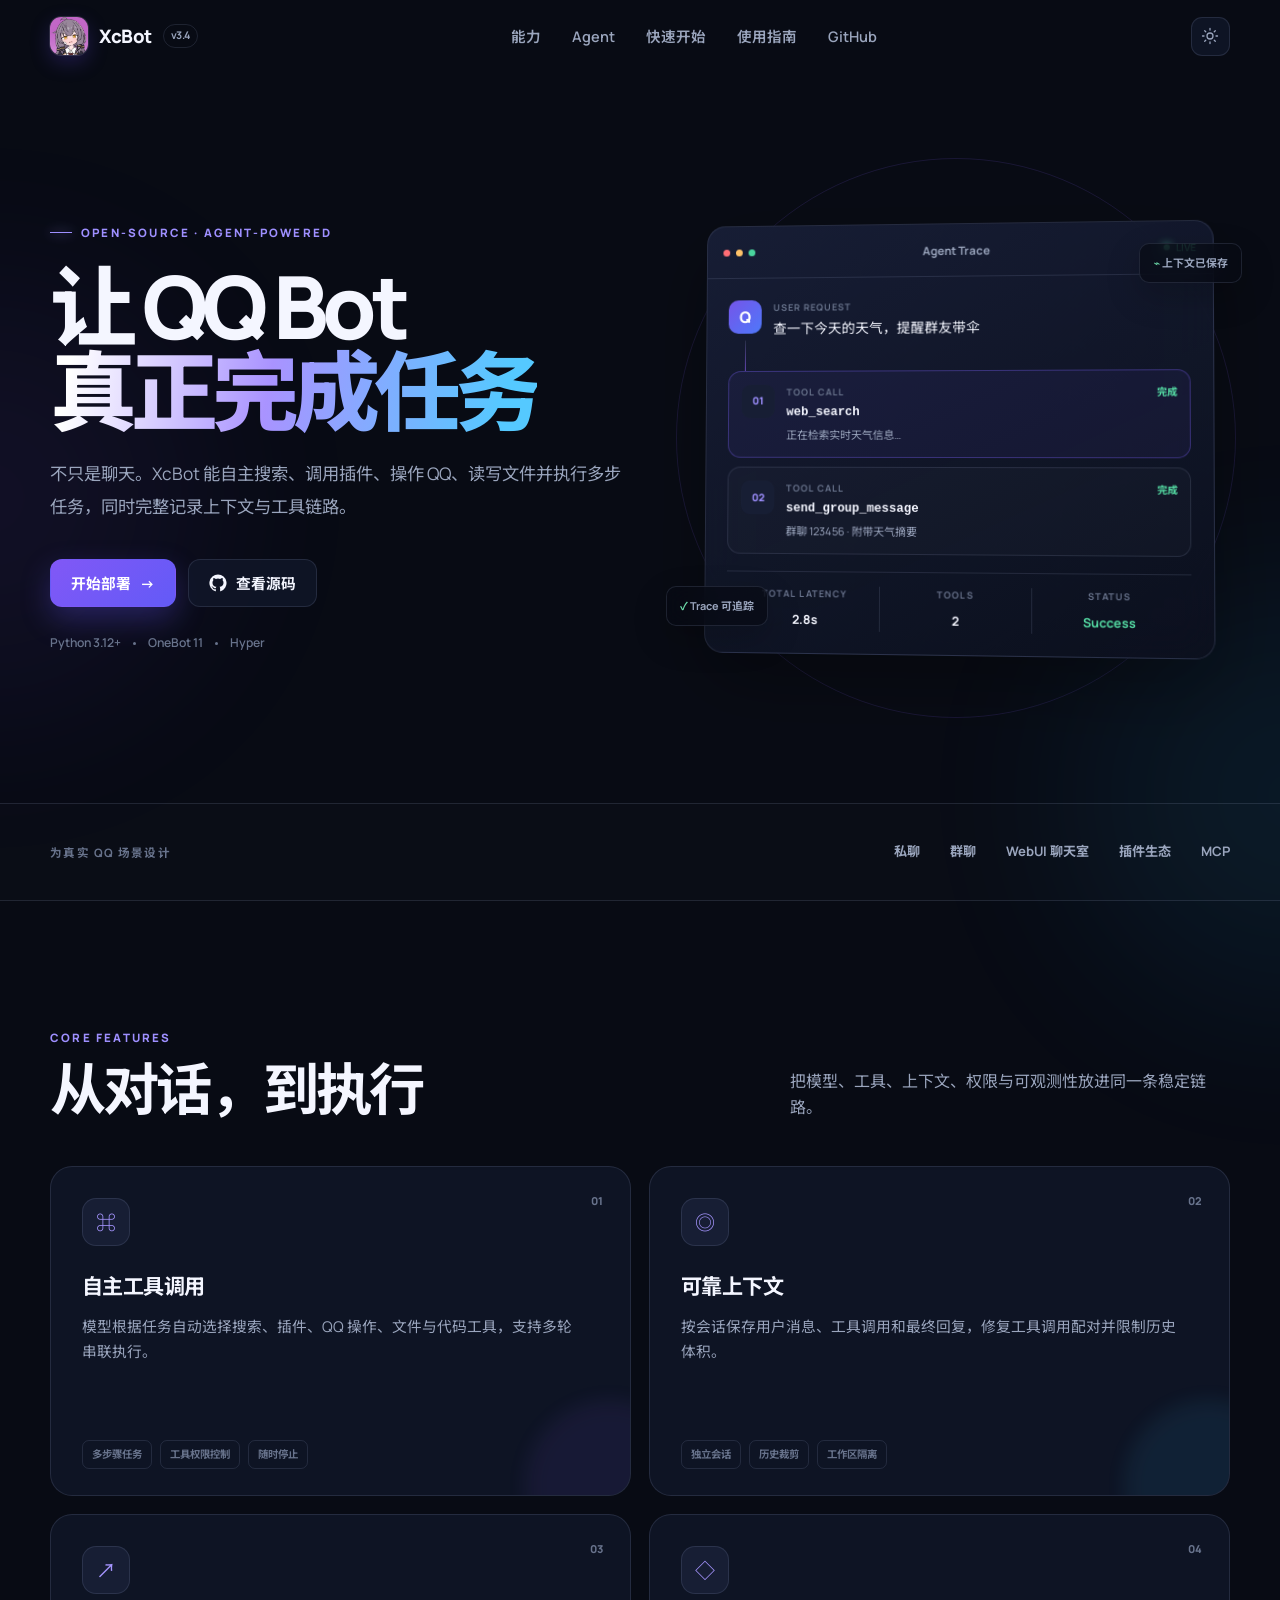
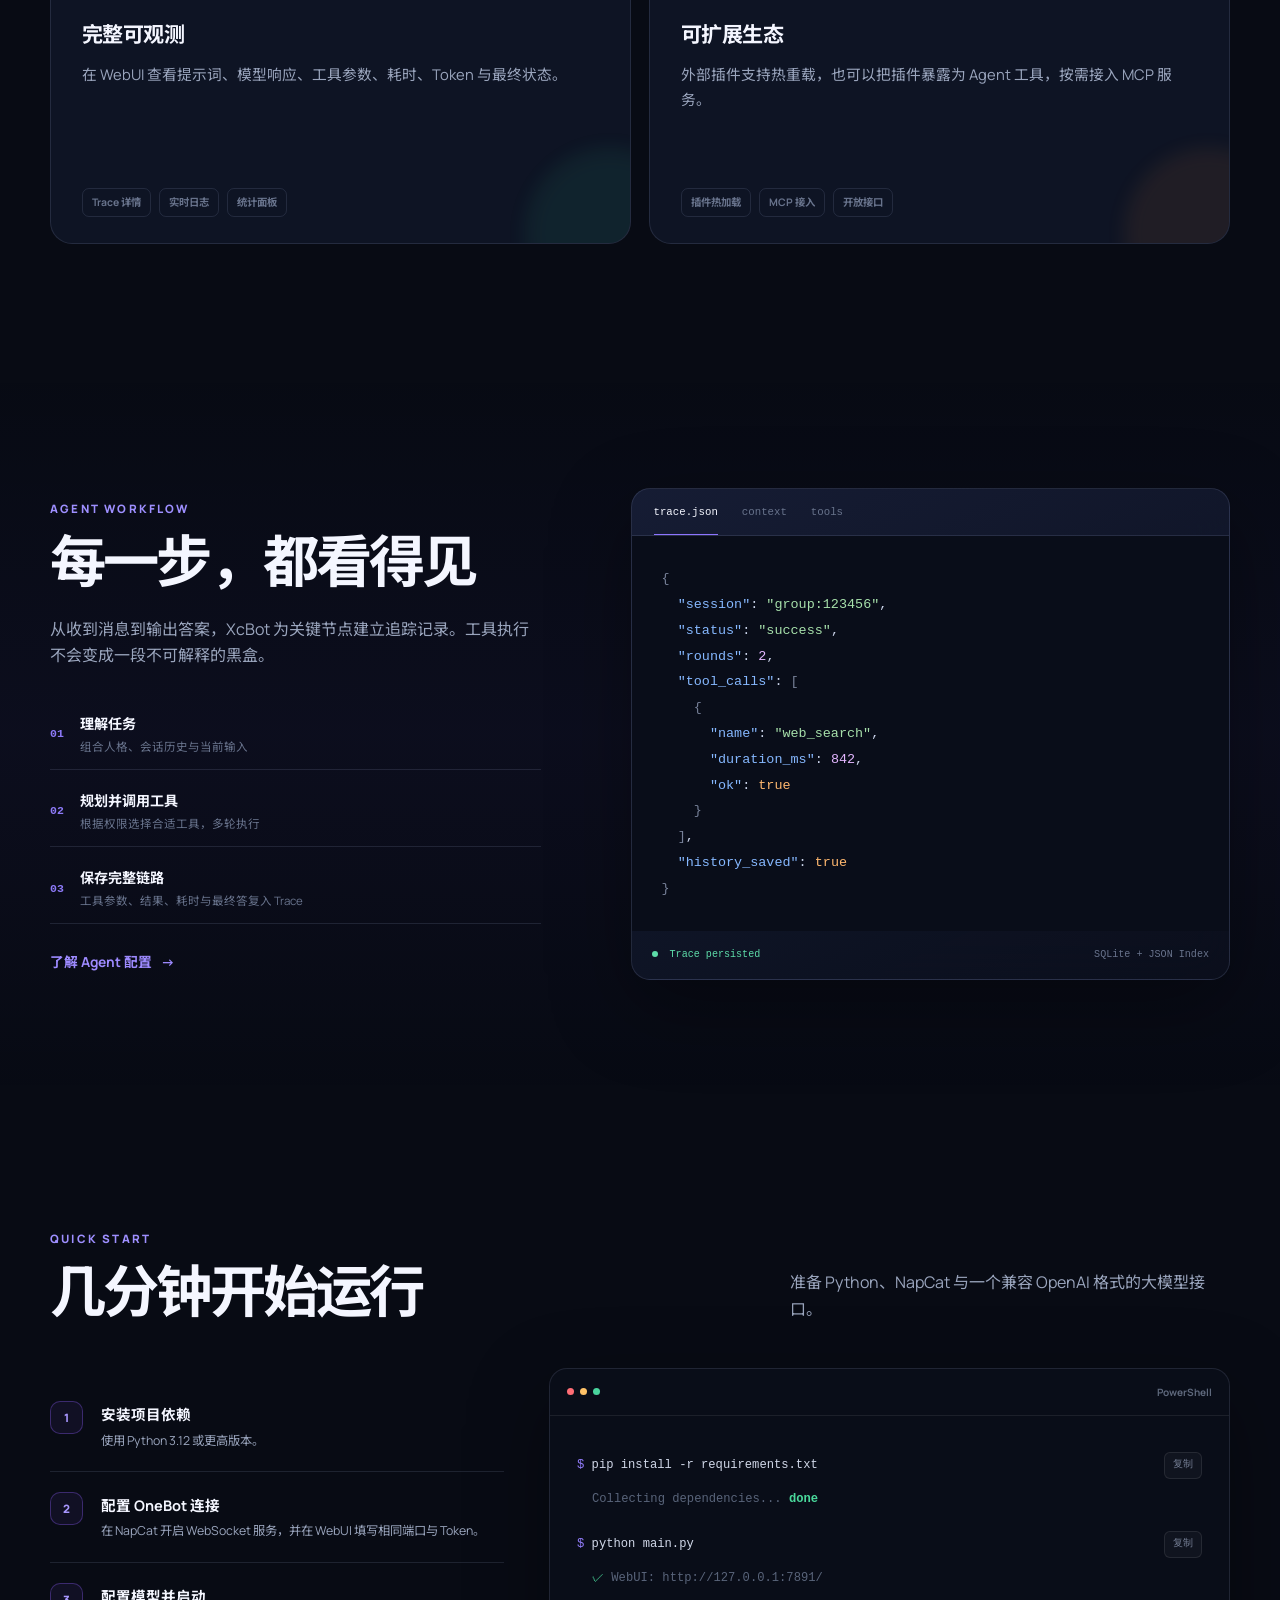
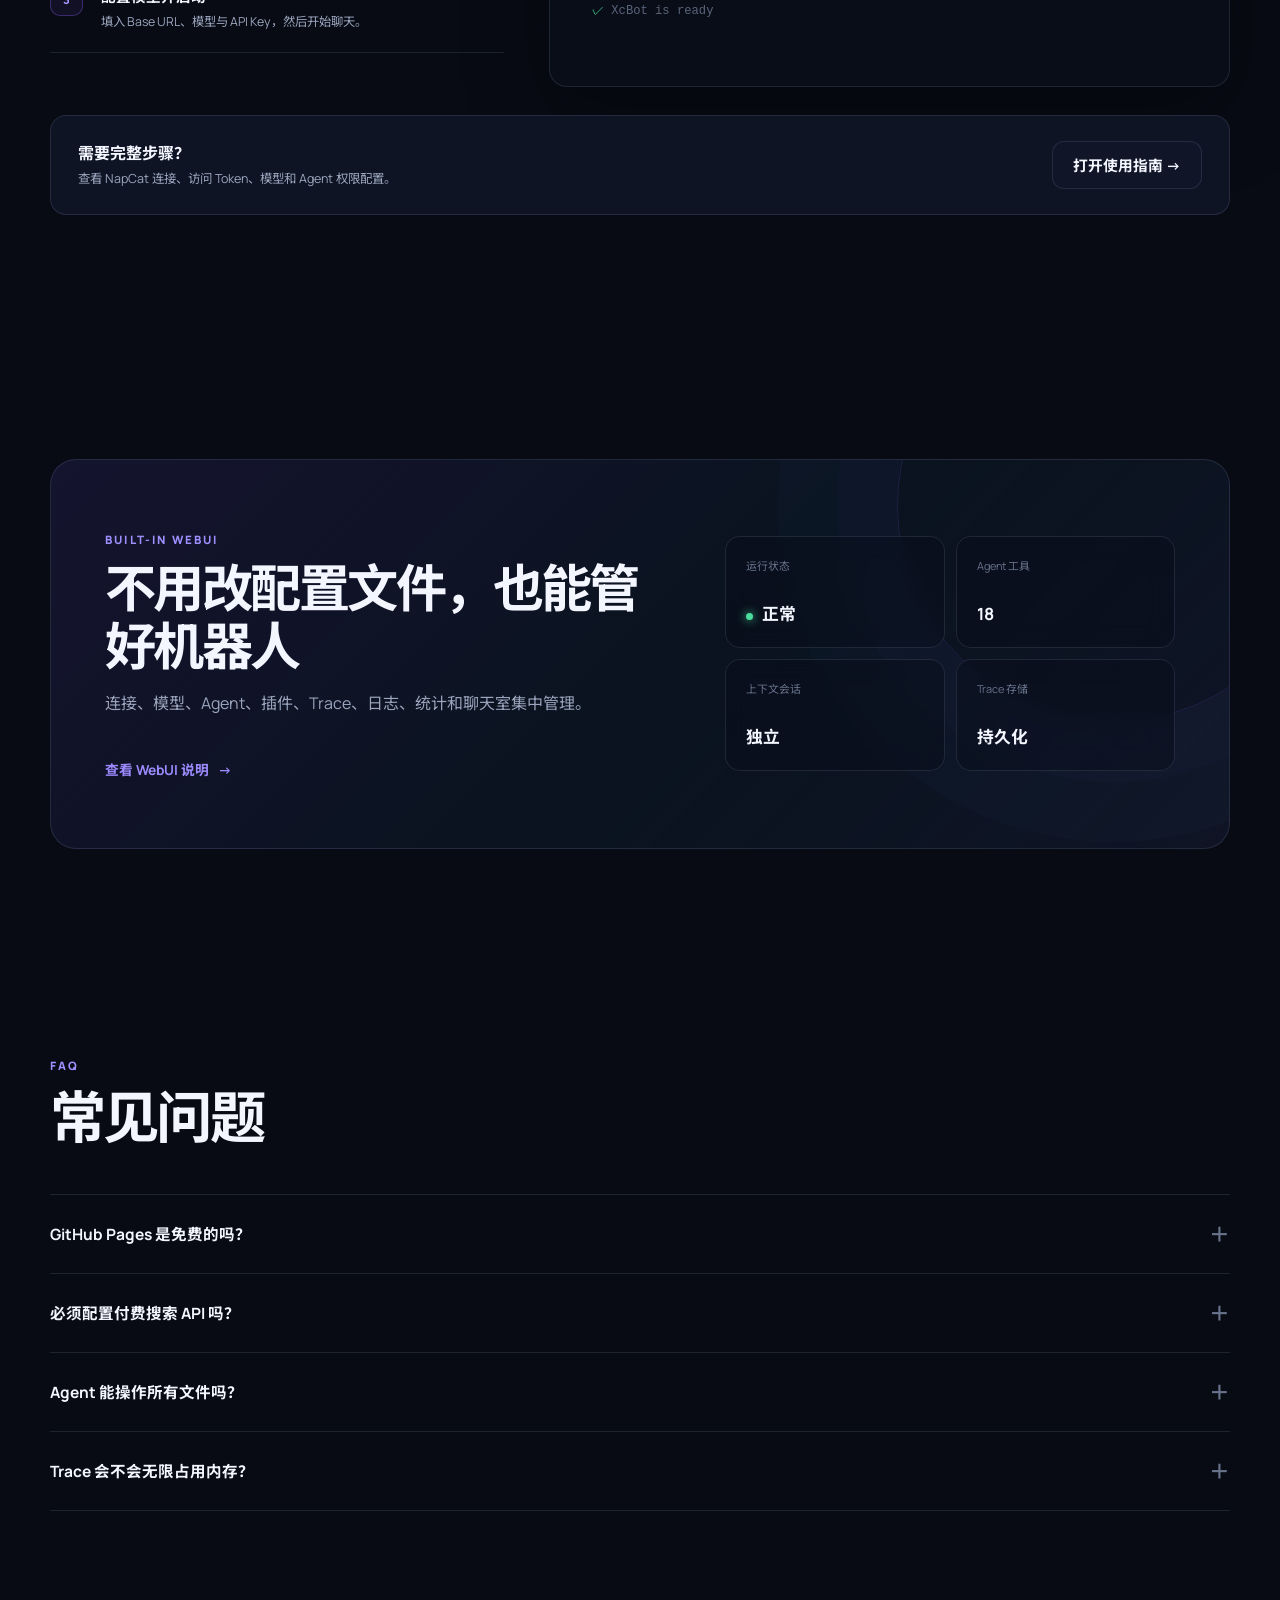
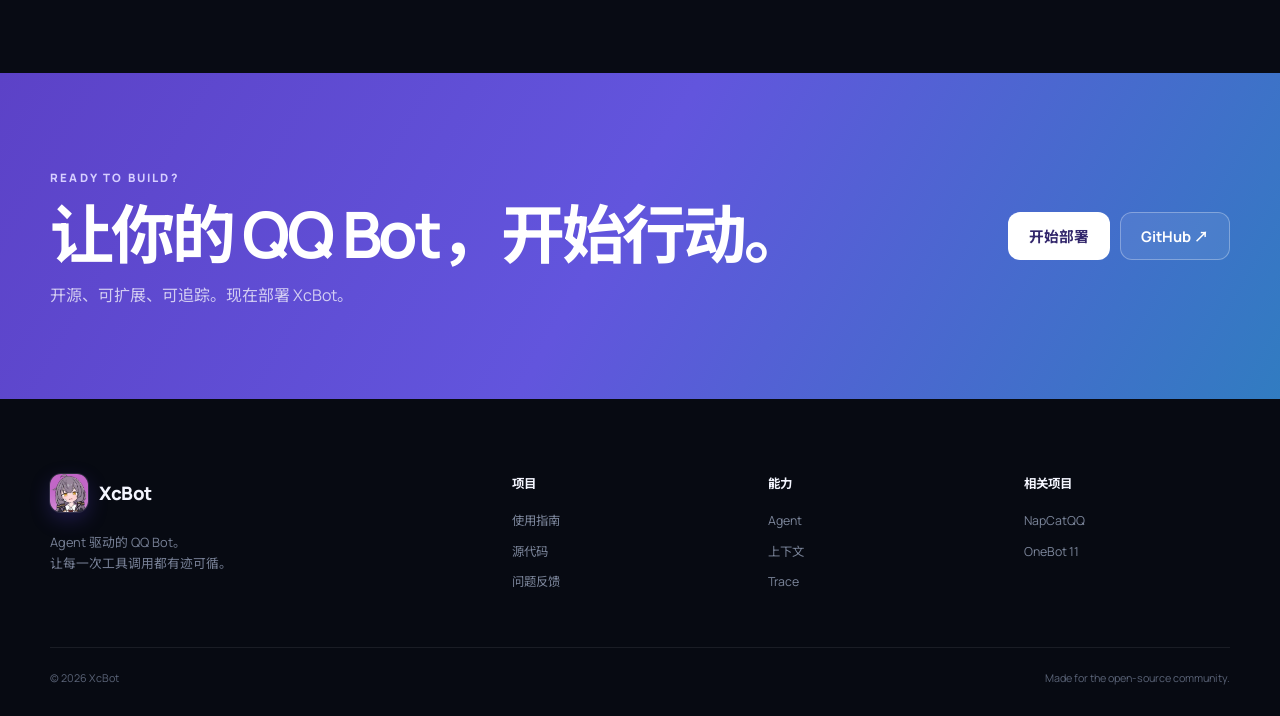
==== docs/index.html @ ebf483cd "feat(v3.4): agent tool-call chain, context persistence, trace store, webui site - Add full agent too" ====
<!doctype html>
<html lang="zh-CN" data-theme="dark">
<head>
  <meta charset="utf-8">
  <meta name="viewport" content="width=device-width, initial-scale=1">
  <meta name="description" content="XcBot：具备自主工具调用、上下文记忆与可视化追踪能力的 QQ Bot。">
  <meta name="theme-color" content="#0b1020">
  <meta property="og:title" content="XcBot — 让 QQ Bot 真正完成任务">
  <meta property="og:description" content="Agent 工具调用、上下文记忆、可视化追踪与 WebUI 管理。">
  <meta property="og:image" content="assets/icon.jpg">
  <title>XcBot — Agent 驱动的 QQ Bot</title>
  <link rel="icon" href="assets/icon.jpg">
  <link rel="stylesheet" href="styles.css">
  <script defer src="app.js"></script>
</head>
<body>
  <a class="skip-link" href="#main">跳到正文</a>
  <div class="page-glow page-glow-a" aria-hidden="true"></div>
  <div class="page-glow page-glow-b" aria-hidden="true"></div>

  <header class="site-header" id="top">
    <nav class="nav shell" aria-label="主导航">
      <a class="brand" href="./" aria-label="XcBot 首页">
        <img src="assets/icon.jpg" width="38" height="38" alt="XcBot Logo">
        <span>XcBot</span>
        <em>v3.4</em>
      </a>
      <div class="nav-links" id="nav-links">
        <a href="#features">能力</a>
        <a href="#agent">Agent</a>
        <a href="#quickstart">快速开始</a>
        <a href="guide.html">使用指南</a>
        <a href="https://github.com/Qzy327422/XcBot" target="_blank" rel="noreferrer">GitHub</a>
      </div>
      <div class="nav-actions">
        <button class="icon-button theme-toggle" type="button" aria-label="切换颜色主题" title="切换颜色主题">
          <svg class="sun" viewBox="0 0 24 24" aria-hidden="true"><circle cx="12" cy="12" r="4"/><path d="M12 2v2M12 20v2M4.93 4.93l1.42 1.42M17.66 17.66l1.41 1.41M2 12h2M20 12h2M4.93 19.07l1.42-1.42M17.66 6.34l1.41-1.41"/></svg>
          <svg class="moon" viewBox="0 0 24 24" aria-hidden="true"><path d="M21 12.79A9 9 0 1 1 11.21 3 7 7 0 0 0 21 12.79Z"/></svg>
        </button>
        <button class="icon-button menu-toggle" type="button" aria-controls="nav-links" aria-expanded="false" aria-label="打开导航菜单">
          <span></span><span></span><span></span>
        </button>
      </div>
    </nav>
  </header>

  <main id="main">
    <section class="hero shell">
      <div class="hero-copy reveal">
        <div class="eyebrow"><span></span> OPEN-SOURCE · AGENT-POWERED</div>
        <h1>让 QQ Bot<br><strong>真正完成任务</strong></h1>
        <p class="hero-lead">不只是聊天。XcBot 能自主搜索、调用插件、操作 QQ、读写文件并执行多步任务，同时完整记录上下文与工具链路。</p>
        <div class="hero-actions">
          <a class="button primary" href="guide.html#install">开始部署 <span>→</span></a>
          <a class="button secondary" href="https://github.com/Qzy327422/XcBot" target="_blank" rel="noreferrer">
            <svg viewBox="0 0 24 24" aria-hidden="true"><path fill="currentColor" d="M12 .7a11.5 11.5 0 0 0-3.64 22.4c.58.1.79-.25.79-.56v-2.23c-3.22.7-3.9-1.36-3.9-1.36-.52-1.34-1.28-1.7-1.28-1.7-1.05-.72.08-.7.08-.7 1.16.08 1.77 1.2 1.77 1.2 1.03 1.77 2.7 1.26 3.36.96.1-.75.4-1.26.73-1.55-2.57-.3-5.27-1.29-5.27-5.69 0-1.26.45-2.28 1.19-3.09-.12-.29-.52-1.46.11-3.05 0 0 .97-.31 3.16 1.18a10.94 10.94 0 0 1 5.76 0c2.2-1.49 3.16-1.18 3.16-1.18.63 1.59.23 2.76.11 3.05.74.81 1.19 1.83 1.19 3.09 0 4.42-2.71 5.39-5.29 5.68.42.36.79 1.07.79 2.16v3.2c0 .31.21.67.8.56A11.5 11.5 0 0 0 12 .7Z"/></svg>
            查看源码
          </a>
        </div>
        <div class="hero-meta" aria-label="项目技术信息">
          <span>Python 3.12+</span><i></i><span>OneBot 11</span><i></i><span>Hyper</span>
        </div>
      </div>

      <div class="hero-visual reveal" aria-label="Agent 追踪界面示意图">
        <div class="orbit orbit-one"></div><div class="orbit orbit-two"></div>
        <div class="agent-window glass-card">
          <div class="window-bar">
            <div class="window-dots"><i></i><i></i><i></i></div>
            <span>Agent Trace</span>
            <span class="live"><i></i> LIVE</span>
          </div>
          <div class="trace-body">
            <div class="trace-prompt">
              <span class="avatar">Q</span>
              <div><small>USER REQUEST</small><p>查一下今天的天气，提醒群友带伞</p></div>
            </div>
            <div class="trace-line"></div>
            <div class="tool-step active">
              <span class="step-icon">01</span>
              <div><small>TOOL CALL</small><strong>web_search</strong><p>正在检索实时天气信息…</p></div>
              <b>完成</b>
            </div>
            <div class="tool-step">
              <span class="step-icon">02</span>
              <div><small>TOOL CALL</small><strong>send_group_message</strong><p>群聊 123456 · 附带天气摘要</p></div>
              <b>完成</b>
            </div>
            <div class="result-row">
              <div><small>TOTAL LATENCY</small><strong>2.8s</strong></div>
              <div><small>TOOLS</small><strong>2</strong></div>
              <div><small>STATUS</small><strong class="success">Success</strong></div>
            </div>
          </div>
        </div>
        <div class="floating-chip chip-a"><span>⌁</span> 上下文已保存</div>
        <div class="floating-chip chip-b"><span>✓</span> Trace 可追踪</div>
      </div>
    </section>

    <section class="trust-strip">
      <div class="shell trust-inner reveal">
        <p>为真实 QQ 场景设计</p>
        <div><span>私聊</span><span>群聊</span><span>WebUI 聊天室</span><span>插件生态</span><span>MCP</span></div>
      </div>
    </section>

    <section class="section shell" id="features">
      <div class="section-heading reveal">
        <div><span class="kicker">CORE FEATURES</span><h2>从对话，到执行</h2></div>
        <p>把模型、工具、上下文、权限与可观测性放进同一条稳定链路。</p>
      </div>
      <div class="feature-grid">
        <article class="feature-card accent-purple reveal">
          <span class="feature-no">01</span>
          <div class="feature-symbol">⌘</div>
          <h3>自主工具调用</h3>
          <p>模型根据任务自动选择搜索、插件、QQ 操作、文件与代码工具，支持多轮串联执行。</p>
          <ul><li>多步骤任务</li><li>工具权限控制</li><li>随时停止</li></ul>
        </article>
        <article class="feature-card accent-blue reveal">
          <span class="feature-no">02</span>
          <div class="feature-symbol">◎</div>
          <h3>可靠上下文</h3>
          <p>按会话保存用户消息、工具调用和最终回复，修复工具调用配对并限制历史体积。</p>
          <ul><li>独立会话</li><li>历史裁剪</li><li>工作区隔离</li></ul>
        </article>
        <article class="feature-card accent-green reveal">
          <span class="feature-no">03</span>
          <div class="feature-symbol">↗</div>
          <h3>完整可观测</h3>
          <p>在 WebUI 查看提示词、模型响应、工具参数、耗时、Token 与最终状态。</p>
          <ul><li>Trace 详情</li><li>实时日志</li><li>统计面板</li></ul>
        </article>
        <article class="feature-card accent-orange reveal">
          <span class="feature-no">04</span>
          <div class="feature-symbol">◇</div>
          <h3>可扩展生态</h3>
          <p>外部插件支持热重载，也可以把插件暴露为 Agent 工具，按需接入 MCP 服务。</p>
          <ul><li>插件热加载</li><li>MCP 接入</li><li>开放接口</li></ul>
        </article>
      </div>
    </section>

    <section class="section agent-section" id="agent">
      <div class="shell agent-layout">
        <div class="agent-copy reveal">
          <span class="kicker">AGENT WORKFLOW</span>
          <h2>每一步，都看得见</h2>
          <p>从收到消息到输出答案，XcBot 为关键节点建立追踪记录。工具执行不会变成一段不可解释的黑盒。</p>
          <div class="capability-list">
            <div><span>01</span><p><strong>理解任务</strong><small>组合人格、会话历史与当前输入</small></p></div>
            <div><span>02</span><p><strong>规划并调用工具</strong><small>根据权限选择合适工具，多轮执行</small></p></div>
            <div><span>03</span><p><strong>保存完整链路</strong><small>工具参数、结果、耗时与最终答复入 Trace</small></p></div>
          </div>
          <a class="text-link" href="guide.html#agent">了解 Agent 配置 <span>→</span></a>
        </div>
        <div class="code-panel glass-card reveal">
          <div class="code-tabs"><span class="active">trace.json</span><span>context</span><span>tools</span></div>
          <pre aria-label="Trace JSON 示例"><code><span class="c-dim">{</span>
  <span class="c-key">"session"</span>: <span class="c-string">"group:123456"</span>,
  <span class="c-key">"status"</span>: <span class="c-string">"success"</span>,
  <span class="c-key">"rounds"</span>: <span class="c-num">2</span>,
  <span class="c-key">"tool_calls"</span>: <span class="c-dim">[</span>
    <span class="c-dim">{</span>
      <span class="c-key">"name"</span>: <span class="c-string">"web_search"</span>,
      <span class="c-key">"duration_ms"</span>: <span class="c-num">842</span>,
      <span class="c-key">"ok"</span>: <span class="c-bool">true</span>
    <span class="c-dim">}</span>
  <span class="c-dim">]</span>,
  <span class="c-key">"history_saved"</span>: <span class="c-bool">true</span>
<span class="c-dim">}</span></code></pre>
          <div class="code-status"><span><i></i> Trace persisted</span><span>SQLite + JSON Index</span></div>
        </div>
      </div>
    </section>

    <section class="section shell" id="quickstart">
      <div class="section-heading reveal">
        <div><span class="kicker">QUICK START</span><h2>几分钟开始运行</h2></div>
        <p>准备 Python、NapCat 与一个兼容 OpenAI 格式的大模型接口。</p>
      </div>
      <div class="quick-layout">
        <ol class="steps reveal">
          <li><span>1</span><div><strong>安装项目依赖</strong><p>使用 Python 3.12 或更高版本。</p></div></li>
          <li><span>2</span><div><strong>配置 OneBot 连接</strong><p>在 NapCat 开启 WebSocket 服务，并在 WebUI 填写相同端口与 Token。</p></div></li>
          <li><span>3</span><div><strong>配置模型并启动</strong><p>填入 Base URL、模型与 API Key，然后开始聊天。</p></div></li>
        </ol>
        <div class="terminal reveal">
          <div class="terminal-bar"><span></span><span></span><span></span><b>PowerShell</b></div>
          <div class="terminal-body">
            <div class="command-row"><code><em>$</em> pip install -r requirements.txt</code><button class="copy-button" data-copy="pip install -r requirements.txt" aria-label="复制安装命令">复制</button></div>
            <div class="terminal-output">Collecting dependencies... <b>done</b></div>
            <div class="command-row"><code><em>$</em> python main.py</code><button class="copy-button" data-copy="python main.py" aria-label="复制启动命令">复制</button></div>
            <div class="terminal-output"><span>✓</span> WebUI: http://127.0.0.1:7891/</div>
            <div class="terminal-output"><span>✓</span> XcBot is ready</div>
          </div>
        </div>
      </div>
      <div class="quick-cta reveal">
        <div><strong>需要完整步骤？</strong><p>查看 NapCat 连接、访问 Token、模型和 Agent 权限配置。</p></div>
        <a class="button secondary" href="guide.html">打开使用指南 →</a>
      </div>
    </section>

    <section class="section shell">
      <div class="webui-banner reveal">
        <div class="webui-copy"><span class="kicker">BUILT-IN WEBUI</span><h2>不用改配置文件，也能管好机器人</h2><p>连接、模型、Agent、插件、Trace、日志、统计和聊天室集中管理。</p><a class="text-link" href="guide.html#webui">查看 WebUI 说明 <span>→</span></a></div>
        <div class="webui-metrics">
          <div><span>运行状态</span><strong><i></i> 正常</strong></div>
          <div><span>Agent 工具</span><strong>18</strong></div>
          <div><span>上下文会话</span><strong>独立</strong></div>
          <div><span>Trace 存储</span><strong>持久化</strong></div>
        </div>
      </div>
    </section>

    <section class="section shell faq-section" id="faq">
      <div class="section-heading reveal">
        <div><span class="kicker">FAQ</span><h2>常见问题</h2></div>
      </div>
      <div class="faq-list reveal">
        <details><summary>GitHub Pages 是免费的吗？<span>＋</span></summary><p>公开仓库可以直接使用 GitHub Pages。这个站点是纯静态文件，不需要购买服务器；如需自定义域名，只需另外购买域名。</p></details>
        <details><summary>必须配置付费搜索 API 吗？<span>＋</span></summary><p>不是。没有配置 Tavily 或博查 Key 时，联网搜索会回落到免费搜索源；付费 API 主要用于提升稳定性与结果质量。</p></details>
        <details><summary>Agent 能操作所有文件吗？<span>＋</span></summary><p>默认按会话使用独立工作区，管理员工具与普通工具分级授权。请只给可信管理员开放高权限操作。</p></details>
        <details><summary>Trace 会不会无限占用内存？<span>＋</span></summary><p>Trace 采用摘要索引与 SQLite 详情存储，内存和记录数量都有边界；WebUI 仍可读取历史详情。</p></details>
      </div>
    </section>

    <section class="cta-section">
      <div class="shell cta-inner reveal">
        <div><span class="kicker">READY TO BUILD?</span><h2>让你的 QQ Bot，开始行动。</h2><p>开源、可扩展、可追踪。现在部署 XcBot。</p></div>
        <div><a class="button light" href="guide.html#install">开始部署</a><a class="button ghost" href="https://github.com/Qzy327422/XcBot" target="_blank" rel="noreferrer">GitHub ↗</a></div>
      </div>
    </section>
  </main>

  <footer class="footer">
    <div class="shell footer-grid">
      <div class="footer-brand"><a class="brand" href="./"><img src="assets/icon.jpg" width="38" height="38" alt=""><span>XcBot</span></a><p>Agent 驱动的 QQ Bot。<br>让每一次工具调用都有迹可循。</p></div>
      <div><strong>项目</strong><a href="guide.html">使用指南</a><a href="https://github.com/Qzy327422/XcBot" target="_blank" rel="noreferrer">源代码</a><a href="https://github.com/Qzy327422/XcBot/issues" target="_blank" rel="noreferrer">问题反馈</a></div>
      <div><strong>能力</strong><a href="#agent">Agent</a><a href="#features">上下文</a><a href="#features">Trace</a></div>
      <div><strong>相关项目</strong><a href="https://napneko.github.io/" target="_blank" rel="noreferrer">NapCatQQ</a><a href="https://github.com/botuniverse/onebot-11" target="_blank" rel="noreferrer">OneBot 11</a></div>
    </div>
    <div class="shell footer-bottom"><span>© <span id="year"></span> XcBot</span><span>Made for the open-source community.</span></div>
  </footer>
</body>
</html>
---- docs/styles.css ----
@import url('https://fonts.googleapis.com/css2?family=Manrope:wght@400;500;600;700;800&family=Noto+Sans+SC:wght@400;500;600;700;800&display=swap');

:root {
  --bg: #080b14;
  --bg-soft: #0d1222;
  --surface: rgba(18, 24, 43, .76);
  --surface-solid: #11172a;
  --surface-2: #171e34;
  --text: #f4f6ff;
  --muted: #9aa5bd;
  --faint: #68738c;
  --line: rgba(151, 163, 197, .16);
  --primary: #8b5cf6;
  --primary-2: #6d5dfc;
  --cyan: #43c7ff;
  --green: #4ade9e;
  --orange: #ffb566;
  --shadow: 0 26px 80px rgba(0, 0, 0, .34);
  --nav-bg: rgba(8, 11, 20, .72);
  --code: #090d19;
  --radius: 22px;
  color-scheme: dark;
}

html[data-theme="light"] {
  --bg: #f8f9ff;
  --bg-soft: #f0f2fb;
  --surface: rgba(255, 255, 255, .84);
  --surface-solid: #fff;
  --surface-2: #f4f5fb;
  --text: #15182a;
  --muted: #5f687e;
  --faint: #8992a7;
  --line: rgba(32, 39, 66, .12);
  --shadow: 0 24px 70px rgba(69, 65, 120, .14);
  --nav-bg: rgba(248, 249, 255, .78);
  --code: #171b2e;
  color-scheme: light;
}

* { box-sizing: border-box; }
html { scroll-behavior: smooth; scroll-padding-top: 92px; }
body {
  margin: 0;
  min-width: 320px;
  overflow-x: hidden;
  background:
    radial-gradient(circle at 80% -10%, rgba(86, 74, 255, .13), transparent 34rem),
    var(--bg);
  color: var(--text);
  font-family: Manrope, "Noto Sans SC", system-ui, -apple-system, BlinkMacSystemFont, "Segoe UI", sans-serif;
  line-height: 1.65;
  -webkit-font-smoothing: antialiased;
}
button, input { font: inherit; }
a { color: inherit; text-decoration: none; }
img { max-width: 100%; }
.shell { width: min(1180px, calc(100% - 44px)); margin-inline: auto; }
.skip-link { position: fixed; z-index: 1000; top: -60px; left: 16px; padding: 10px 16px; background: var(--text); color: var(--bg); border-radius: 8px; transition: top .2s; }
.skip-link:focus { top: 16px; }
.page-glow { position: fixed; width: 420px; height: 420px; border-radius: 50%; filter: blur(100px); opacity: .08; pointer-events: none; z-index: -1; }
.page-glow-a { left: -220px; top: 32%; background: #864cff; }
.page-glow-b { right: -220px; top: 65%; background: #24baff; }

.site-header { position: sticky; top: 0; z-index: 100; border-bottom: 1px solid transparent; transition: .25s ease; }
.site-header.scrolled { border-color: var(--line); background: var(--nav-bg); backdrop-filter: blur(18px) saturate(140%); }
.nav { height: 72px; display: flex; align-items: center; justify-content: space-between; }
.brand { display: inline-flex; align-items: center; gap: 11px; font-weight: 800; letter-spacing: -.03em; }
.brand img { width: 38px; height: 38px; border-radius: 11px; object-fit: cover; box-shadow: 0 0 0 1px rgba(255,255,255,.12), 0 7px 20px rgba(99, 72, 235, .25); }
.brand span { font-size: 1.16rem; }
.brand em { padding: 2px 7px; border: 1px solid var(--line); border-radius: 999px; color: var(--muted); font-size: .66rem; font-style: normal; font-weight: 700; }
.nav-links { display: flex; align-items: center; gap: 31px; color: var(--muted); font-size: .91rem; font-weight: 600; }
.nav-links a { transition: color .2s; }
.nav-links a:hover, .nav-links a.active { color: var(--text); }
.nav-actions { display: flex; gap: 8px; }
.icon-button { width: 39px; height: 39px; display: grid; place-items: center; border: 1px solid var(--line); border-radius: 11px; color: var(--muted); background: var(--surface); cursor: pointer; transition: .2s; }
.icon-button:hover { color: var(--text); border-color: rgba(139,92,246,.48); transform: translateY(-1px); }
.icon-button svg { width: 18px; fill: none; stroke: currentColor; stroke-width: 1.7; stroke-linecap: round; stroke-linejoin: round; }
.moon { display: none; }
html[data-theme="light"] .sun { display: none; }
html[data-theme="light"] .moon { display: block; }
.menu-toggle { display: none; padding: 10px; }
.menu-toggle span { width: 17px; height: 1.5px; background: currentColor; display: block; margin: 2px 0; }

.hero { min-height: 730px; padding-top: 92px; padding-bottom: 92px; display: grid; grid-template-columns: 1.02fr .98fr; gap: 60px; align-items: center; }
.eyebrow, .kicker { font-size: .72rem; letter-spacing: .19em; font-weight: 800; color: #9e8fff; }
.eyebrow { display: flex; align-items: center; gap: 9px; }
.eyebrow span { width: 22px; height: 1px; background: currentColor; box-shadow: 0 0 12px currentColor; }
.hero h1 { margin: 21px 0 25px; max-width: 650px; font-size: clamp(3.35rem, 6.8vw, 5.9rem); line-height: .98; letter-spacing: -.068em; font-weight: 800; }
.hero h1 strong { font-weight: 800; color: transparent; background: linear-gradient(100deg, #fff 5%, #a993ff 45%, #55c9ff 92%); background-clip: text; -webkit-background-clip: text; }
html[data-theme="light"] .hero h1 strong { background-image: linear-gradient(100deg, #2e2a61, #6f50ed 50%, #168ac7); }
.hero-lead { max-width: 600px; margin: 0; color: var(--muted); font-size: 1.08rem; line-height: 1.9; }
.hero-actions { margin-top: 35px; display: flex; flex-wrap: wrap; gap: 12px; }
.button { min-height: 48px; display: inline-flex; align-items: center; justify-content: center; gap: 9px; padding: 0 20px; border: 1px solid transparent; border-radius: 12px; font-size: .92rem; font-weight: 700; transition: .22s ease; }
.button:hover { transform: translateY(-2px); }
.button.primary { color: white; background: linear-gradient(135deg, #8158f6, #635af7); box-shadow: 0 12px 30px rgba(99, 83, 241, .3); }
.button.primary:hover { box-shadow: 0 16px 36px rgba(99, 83, 241, .4); }
.button.secondary { border-color: var(--line); background: var(--surface); }
.button.secondary:hover { border-color: rgba(139,92,246,.5); background: var(--surface-2); }
.button svg { width: 18px; }
.hero-meta { margin-top: 26px; display: flex; align-items: center; gap: 12px; color: var(--faint); font-size: .76rem; font-weight: 600; }
.hero-meta i { width: 3px; height: 3px; background: var(--faint); border-radius: 50%; }
.hero-visual { position: relative; min-height: 520px; display: grid; place-items: center; perspective: 1100px; }
.glass-card { border: 1px solid rgba(155, 165, 206, .17); background: linear-gradient(155deg, rgba(23,30,54,.94), rgba(11,15,29,.88)); box-shadow: var(--shadow); backdrop-filter: blur(22px); }
html[data-theme="light"] .glass-card { background: linear-gradient(155deg, rgba(255,255,255,.96), rgba(241,243,252,.9)); }
.agent-window { position: relative; width: min(100%, 510px); border-radius: 19px; overflow: hidden; transform: rotateY(-4deg) rotateX(1.5deg); z-index: 2; }
.window-bar { height: 53px; padding: 0 16px; display: grid; grid-template-columns: 1fr auto 1fr; align-items: center; border-bottom: 1px solid var(--line); color: var(--muted); font-size: .72rem; font-weight: 700; }
.window-dots { display: flex; gap: 6px; }
.window-dots i { width: 7px; height: 7px; border-radius: 50%; background: #ff6d75; }
.window-dots i:nth-child(2) { background: #ffc268; }.window-dots i:nth-child(3) { background: #49d49d; }
.live { justify-self: end; display: flex; align-items: center; gap: 6px; color: #5de3aa; font-size: .62rem; }
.live i { width: 6px; height: 6px; background: currentColor; border-radius: 50%; box-shadow: 0 0 9px currentColor; animation: pulse 1.6s infinite; }
.trace-body { padding: 22px; }
.trace-prompt { display: flex; align-items: flex-start; gap: 12px; }
.avatar { flex: 0 0 34px; width: 34px; height: 34px; display: grid; place-items: center; border-radius: 10px; background: linear-gradient(135deg,#7555e9,#4e78fa); color: white; font-weight: 800; }
.trace-body small { display: block; margin-bottom: 3px; color: var(--faint); letter-spacing: .11em; font-size: .58rem; font-weight: 700; }
.trace-prompt p { margin: 0; color: var(--text); font-size: .86rem; }
.trace-line { height: 31px; width: 1px; margin-left: 17px; background: linear-gradient(var(--line), rgba(139,92,246,.7)); }
.tool-step { position: relative; display: flex; gap: 12px; padding: 13px; margin-bottom: 9px; border: 1px solid var(--line); border-radius: 13px; background: rgba(255,255,255,.018); }
.tool-step.active { border-color: rgba(120,96,247,.35); background: rgba(116,87,236,.07); }
.step-icon { flex: 0 0 34px; height: 34px; display: grid; place-items: center; border-radius: 9px; background: var(--surface-2); color: #9e8fff; font-size: .65rem; font-weight: 800; }
.tool-step > div { min-width: 0; }.tool-step strong { display: block; font-family: ui-monospace, SFMono-Regular, Consolas, monospace; font-size: .78rem; }.tool-step p { margin: 3px 40px 0 0; overflow: hidden; color: var(--muted); font-size: .69rem; text-overflow: ellipsis; white-space: nowrap; }
.tool-step b { position: absolute; right: 12px; top: 13px; color: #54dca4; font-size: .63rem; font-weight: 700; }
.result-row { margin-top: 17px; padding: 14px 4px 0; display: grid; grid-template-columns: repeat(3, 1fr); border-top: 1px solid var(--line); }
.result-row > div { text-align: center; border-right: 1px solid var(--line); }.result-row > div:last-child { border: 0; }
.result-row strong { font-size: .78rem; }.success { color: #54dca4; }
.orbit { position: absolute; border: 1px solid rgba(132, 99, 255, .14); border-radius: 50%; }
.orbit-one { width: 560px; height: 560px; }.orbit-two { width: 410px; height: 410px; border-style: dashed; animation: spin 30s linear infinite; }
.floating-chip { position: absolute; z-index: 3; padding: 10px 13px; border: 1px solid var(--line); border-radius: 10px; color: var(--muted); background: var(--nav-bg); box-shadow: 0 13px 35px rgba(0,0,0,.2); backdrop-filter: blur(14px); font-size: .68rem; font-weight: 700; }
.floating-chip span { color: #6fe1ad; }.chip-a { top: 65px; right: -12px; }.chip-b { left: -15px; bottom: 72px; }

.trust-strip { border-block: 1px solid var(--line); background: rgba(255,255,255,.012); }
.trust-inner { min-height: 96px; display: flex; align-items: center; justify-content: space-between; gap: 30px; }
.trust-inner p { color: var(--faint); font-size: .72rem; font-weight: 700; letter-spacing: .12em; text-transform: uppercase; }
.trust-inner div { display: flex; flex-wrap: wrap; justify-content: flex-end; gap: 30px; color: var(--muted); font-size: .82rem; font-weight: 700; }

.section { padding-top: 122px; padding-bottom: 122px; }
.section-heading { margin-bottom: 46px; display: flex; justify-content: space-between; align-items: end; gap: 50px; }
.section-heading h2, .agent-copy h2, .webui-copy h2, .cta-inner h2 { margin: 8px 0 0; font-size: clamp(2.1rem, 4.4vw, 3.7rem); line-height: 1.12; letter-spacing: -.05em; }
.section-heading > p { max-width: 440px; margin: 0; color: var(--muted); }
.feature-grid { display: grid; grid-template-columns: repeat(2, 1fr); gap: 18px; }
.feature-card { position: relative; min-height: 330px; padding: 31px; overflow: hidden; border: 1px solid var(--line); border-radius: var(--radius); background: var(--surface); transition: .28s ease; }
.feature-card::after { content: ""; position: absolute; width: 170px; height: 170px; right: -65px; bottom: -75px; border-radius: 50%; opacity: .08; filter: blur(10px); }
.feature-card:hover { transform: translateY(-5px); border-color: rgba(139,92,246,.34); box-shadow: 0 20px 50px rgba(0,0,0,.14); }
.feature-card.accent-purple::after { background: #8b5cf6; }.feature-card.accent-blue::after { background: #38bdf8; }.feature-card.accent-green::after { background: #34d399; }.feature-card.accent-orange::after { background: #fb923c; }
.feature-no { position: absolute; top: 25px; right: 27px; color: var(--faint); font-size: .68rem; font-weight: 800; }
.feature-symbol { width: 48px; height: 48px; display: grid; place-items: center; border: 1px solid var(--line); border-radius: 14px; color: #a695ff; background: var(--surface-2); font-size: 1.25rem; }
.feature-card h3 { margin: 23px 0 10px; font-size: 1.32rem; letter-spacing: -.025em; }.feature-card p { max-width: 500px; margin: 0; color: var(--muted); font-size: .92rem; }
.feature-card ul { position: absolute; left: 31px; bottom: 26px; display: flex; flex-wrap: wrap; gap: 8px; margin: 0; padding: 0; list-style: none; }
.feature-card li { padding: 5px 9px; border: 1px solid var(--line); border-radius: 7px; color: var(--faint); font-size: .65rem; font-weight: 700; }

.agent-section { background: linear-gradient(180deg, transparent, rgba(114, 82, 242, .045), transparent); }
.agent-layout { display: grid; grid-template-columns: .9fr 1.1fr; align-items: center; gap: 90px; }
.agent-copy > p { max-width: 490px; margin: 24px 0 30px; color: var(--muted); }
.capability-list { display: grid; gap: 6px; }
.capability-list > div { display: flex; align-items: center; gap: 16px; padding: 13px 0; border-bottom: 1px solid var(--line); }
.capability-list > div > span { color: #8d7af8; font-family: ui-monospace, monospace; font-size: .72rem; font-weight: 700; }
.capability-list p { margin: 0; }.capability-list strong { display: block; font-size: .88rem; }.capability-list small { display: block; margin-top: 2px; color: var(--faint); font-size: .72rem; }
.text-link { display: inline-flex; gap: 9px; align-items: center; margin-top: 27px; color: #9d8aff; font-size: .86rem; font-weight: 700; }
.text-link span { transition: transform .2s; }.text-link:hover span { transform: translateX(4px); }
.code-panel { overflow: hidden; border-radius: 19px; }
.code-tabs { display: flex; gap: 24px; padding: 0 22px; border-bottom: 1px solid var(--line); color: var(--faint); font-size: .67rem; font-family: ui-monospace, monospace; }
.code-tabs span { padding: 15px 0 12px; }.code-tabs .active { color: var(--text); border-bottom: 1px solid #8d74ff; }
.code-panel pre { min-height: 360px; margin: 0; padding: 30px; overflow: auto; color: #cbd4ea; background: var(--code); font-family: ui-monospace, SFMono-Regular, Consolas, monospace; font-size: .84rem; line-height: 1.92; }
.c-key { color: #86b8ff; }.c-string { color: #a7e0ab; }.c-num { color: #e3b6ff; }.c-bool { color: #ffb86f; }.c-dim { color: #778199; }
.code-status { height: 48px; padding: 0 20px; display: flex; align-items: center; justify-content: space-between; color: var(--faint); font-size: .63rem; font-family: ui-monospace, monospace; }
.code-status span:first-child { color: #5ddca9; }.code-status i { width: 6px; height: 6px; display: inline-block; margin-right: 6px; border-radius: 50%; background: currentColor; }

.quick-layout { display: grid; grid-template-columns: .8fr 1.2fr; gap: 45px; align-items: center; }
.steps { margin: 0; padding: 0; list-style: none; }
.steps li { display: flex; gap: 18px; padding: 20px 0; border-bottom: 1px solid var(--line); }.steps li:first-child { padding-top: 0; }
.steps li > span { flex: 0 0 33px; width: 33px; height: 33px; display: grid; place-items: center; border: 1px solid rgba(139,92,246,.35); border-radius: 10px; color: #a897ff; background: rgba(139,92,246,.07); font-size: .72rem; font-weight: 800; }
.steps strong { font-size: .91rem; }.steps p { margin: 3px 0 0; color: var(--muted); font-size: .77rem; }
.terminal { overflow: hidden; border: 1px solid var(--line); border-radius: 18px; background: #090d18; box-shadow: var(--shadow); }
.terminal-bar { height: 47px; display: flex; align-items: center; gap: 6px; padding: 0 17px; border-bottom: 1px solid rgba(255,255,255,.08); }
.terminal-bar span { width: 7px; height: 7px; border-radius: 50%; background: #ff6d75; }.terminal-bar span:nth-child(2){background:#ffc268}.terminal-bar span:nth-child(3){background:#49d49d}.terminal-bar b { margin-left: auto; color: #5e687c; font-size: .63rem; }
.terminal-body { min-height: 270px; padding: 27px; color: #d1d8e9; font-family: ui-monospace, SFMono-Regular, Consolas, monospace; font-size: .76rem; }
.command-row { min-height: 45px; display: flex; align-items: center; justify-content: space-between; gap: 12px; }.command-row code { overflow-x: auto; white-space: nowrap; }.command-row em { color: #927cfb; font-style: normal; }
.copy-button { padding: 4px 8px; border: 1px solid rgba(255,255,255,.09); border-radius: 6px; color: #747e94; background: rgba(255,255,255,.03); cursor: pointer; font-size: .62rem; }.copy-button:hover { color: #fff; }
.terminal-output { margin: 1px 0 13px 15px; color: #59647a; }.terminal-output b,.terminal-output span { color: #4ad99c; }
.quick-cta { margin-top: 28px; padding: 24px 27px; display: flex; align-items: center; justify-content: space-between; gap: 20px; border: 1px solid var(--line); border-radius: 16px; background: var(--surface); }.quick-cta p { margin: 3px 0 0; color: var(--muted); font-size: .78rem; }

.webui-banner { position: relative; min-height: 390px; padding: 54px; overflow: hidden; display: grid; grid-template-columns: 1.1fr .9fr; gap: 70px; align-items: center; border: 1px solid var(--line); border-radius: 26px; background: linear-gradient(135deg, rgba(109,83,230,.13), rgba(44,152,213,.06) 55%, var(--surface)); }
.webui-banner::before { content:""; position:absolute; width:430px; height:430px; right:-100px; top:-170px; border:1px solid rgba(139,92,246,.16); border-radius:50%; box-shadow: 0 0 0 60px rgba(139,92,246,.025), 0 0 0 120px rgba(59,130,246,.02); }
.webui-copy, .webui-metrics { position:relative; z-index:1; }.webui-copy h2 { font-size: clamp(2rem,4vw,3.25rem); }.webui-copy p { max-width: 530px; color: var(--muted); }
.webui-metrics { display: grid; grid-template-columns: repeat(2, 1fr); gap: 11px; }.webui-metrics div { min-height: 112px; padding: 20px; display:flex; flex-direction:column; justify-content:space-between; border:1px solid var(--line); border-radius:15px; background: rgba(9,13,25,.48); backdrop-filter: blur(12px); }.webui-metrics span { color: var(--faint); font-size:.68rem; }.webui-metrics strong { font-size:1.05rem; }.webui-metrics i { width:7px;height:7px;display:inline-block;margin-right:6px;border-radius:50%;background:#4ade9e;box-shadow:0 0 10px #4ade9e; }
html[data-theme="light"] .webui-metrics div { background:rgba(255,255,255,.58); }

.faq-section { padding-top: 80px; }.faq-list { border-top: 1px solid var(--line); }
details { border-bottom: 1px solid var(--line); } summary { min-height: 78px; display:flex;align-items:center;justify-content:space-between;gap:20px; cursor:pointer; list-style:none;font-weight:700;font-size:.97rem; } summary::-webkit-details-marker{display:none} summary span{color:var(--faint);font-size:1.3rem;transition:.2s} details[open] summary span{transform:rotate(45deg);color:#9b87ff} details p{max-width:850px;margin:-4px 0 25px;color:var(--muted);font-size:.87rem;}

.cta-section { margin-top: 40px; padding: 90px 0; color: white; background: linear-gradient(120deg, #5c42c7, #6255dd 48%, #317cc1); }
.cta-inner { display:flex;align-items:center;justify-content:space-between;gap:40px; }.cta-inner .kicker{color:#d6ceff}.cta-inner h2{font-size:clamp(2.3rem,5vw,4.4rem)}.cta-inner p{margin:13px 0 0;color:rgba(255,255,255,.72)}.cta-inner > div:last-child{display:flex;gap:10px;flex-wrap:wrap}.button.light{background:white;color:#32266b}.button.ghost{border-color:rgba(255,255,255,.3);background:rgba(255,255,255,.08)}
.footer { padding: 75px 0 28px; background:#070a12; color:#f4f6ff; }.footer-grid{display:grid;grid-template-columns:2fr repeat(3,1fr);gap:50px}.footer-brand p{color:#778096;font-size:.8rem}.footer-grid>div:not(:first-child){display:flex;flex-direction:column;gap:10px}.footer-grid strong{margin-bottom:7px;font-size:.78rem}.footer-grid a:not(.brand){color:#7c869b;font-size:.77rem;transition:.2s}.footer-grid a:hover{color:#fff}.footer-bottom{margin-top:55px;padding-top:22px;display:flex;justify-content:space-between;border-top:1px solid rgba(255,255,255,.08);color:#5b6478;font-size:.67rem}

/* guide */
.guide-hero { padding: 90px 0 58px; border-bottom:1px solid var(--line); }.guide-hero h1{max-width:850px;margin:13px 0 18px;font-size:clamp(2.7rem,6vw,5rem);line-height:1.05;letter-spacing:-.06em}.guide-hero p{max-width:700px;color:var(--muted);font-size:1rem}.breadcrumb{color:var(--faint);font-size:.75rem}.breadcrumb a:hover{color:var(--text)}
.docs-layout { display:grid;grid-template-columns:230px minmax(0,760px) 170px;gap:55px;align-items:start;padding-top:55px;padding-bottom:120px; }.docs-sidebar{position:sticky;top:95px}.docs-sidebar strong{display:block;margin-bottom:14px;color:var(--faint);font-size:.68rem;letter-spacing:.12em}.docs-sidebar a{display:block;padding:7px 11px;border-left:1px solid var(--line);color:var(--muted);font-size:.78rem}.docs-sidebar a:hover,.docs-sidebar a.active{color:var(--text);border-left-color:#8b5cf6;background:linear-gradient(90deg,rgba(139,92,246,.09),transparent)}.docs-content{min-width:0}.docs-content section{padding:0 0 58px}.docs-content h2{margin:0 0 18px;padding-top:8px;font-size:1.9rem;letter-spacing:-.04em}.docs-content h3{margin:29px 0 11px;font-size:1.05rem}.docs-content p,.docs-content li{color:var(--muted);font-size:.88rem}.docs-content a{color:#9a86ff}.docs-content code{padding:2px 6px;border-radius:5px;background:var(--surface-2);font-family:ui-monospace,monospace;font-size:.8em}.docs-content pre{position:relative;margin:18px 0;padding:20px;overflow:auto;border:1px solid var(--line);border-radius:13px;background:var(--code);color:#d3daeb;line-height:1.8}.docs-content pre code{padding:0;background:none;color:inherit}.docs-content table{width:100%;border-collapse:collapse;margin:18px 0;font-size:.78rem}.docs-content th,.docs-content td{padding:11px 13px;border:1px solid var(--line);text-align:left}.docs-content th{background:var(--surface);}.callout{margin:18px 0;padding:17px 19px;border:1px solid rgba(139,92,246,.26);border-radius:12px;background:rgba(139,92,246,.06);color:var(--muted);font-size:.82rem}.callout strong{color:var(--text)}.callout.warning{border-color:rgba(251,146,60,.3);background:rgba(251,146,60,.06)}.toc{position:sticky;top:95px}.toc strong{color:var(--faint);font-size:.67rem}.toc a{display:block;margin-top:9px;color:var(--faint);font-size:.7rem}.toc a:hover{color:var(--text)}

.reveal { opacity: 0; transform: translateY(18px); transition: opacity .65s ease, transform .65s ease; }
.reveal.visible { opacity: 1; transform: translateY(0); }
@keyframes pulse { 50% { opacity:.35; } }
@keyframes spin { to { transform:rotate(360deg); } }
@media (prefers-reduced-motion: reduce){html{scroll-behavior:auto}.reveal{opacity:1;transform:none;transition:none}.orbit-two,.live i{animation:none}.button:hover,.feature-card:hover{transform:none}}

@media (max-width: 980px) {
  .hero { grid-template-columns:1fr; padding-top:70px; text-align:center; }.hero-copy{display:flex;flex-direction:column;align-items:center}.hero-lead{max-width:680px}.hero-visual{width:min(620px,100%);margin:auto}.agent-layout{grid-template-columns:1fr;gap:55px}.quick-layout{grid-template-columns:1fr}.webui-banner{grid-template-columns:1fr;gap:40px}.docs-layout{grid-template-columns:190px minmax(0,1fr);gap:35px}.toc{display:none}.footer-grid{grid-template-columns:1.7fr 1fr 1fr}.footer-grid>div:last-child{display:none}
}
@media (max-width: 760px) {
  .shell{width:min(100% - 28px,1180px)}.nav{height:64px}.site-header{background:var(--nav-bg);backdrop-filter:blur(18px)}.nav-links{position:absolute;left:14px;right:14px;top:70px;padding:15px;display:none;flex-direction:column;align-items:stretch;gap:0;border:1px solid var(--line);border-radius:14px;background:var(--surface-solid);box-shadow:var(--shadow)}.nav-links.open{display:flex}.nav-links a{padding:10px 12px}.menu-toggle{display:grid}.hero{min-height:auto;padding:72px 0 80px;gap:44px}.hero h1{font-size:clamp(3.1rem,15vw,4.8rem)}.hero-lead{font-size:.96rem}.hero-visual{min-height:440px}.agent-window{transform:none}.orbit-one{width:440px;height:440px}.orbit-two{width:330px;height:330px}.chip-a{right:0;top:32px}.chip-b{left:0;bottom:35px}.trust-inner{padding:23px 0;display:block;text-align:center}.trust-inner div{justify-content:center;gap:13px 22px}.section{padding-top:85px;padding-bottom:85px}.section-heading{display:block}.section-heading>p{margin-top:17px}.feature-grid{grid-template-columns:1fr}.feature-card{min-height:315px}.webui-banner{padding:31px}.webui-metrics{grid-template-columns:1fr 1fr}.quick-cta,.cta-inner{align-items:flex-start;flex-direction:column}.cta-section{padding:70px 0}.footer-grid{grid-template-columns:1fr 1fr}.footer-brand{grid-column:1/-1}.footer-grid>div:last-child{display:flex}.footer-bottom{display:block}.footer-bottom span{display:block;margin-top:5px}.docs-layout{display:block;padding-top:25px}.docs-sidebar{position:relative;top:auto;margin-bottom:40px;display:flex;overflow:auto;gap:7px;padding-bottom:5px}.docs-sidebar strong{display:none}.docs-sidebar a{flex:0 0 auto;border:1px solid var(--line);border-radius:8px;padding:7px 10px}.guide-hero{padding:70px 0 45px}
}
@media (max-width: 480px){.hero-actions{width:100%;flex-direction:column}.hero-actions .button{width:100%}.hero-meta{gap:8px}.hero-visual{min-height:380px}.trace-body{padding:15px}.agent-window{font-size:.9em}.floating-chip{display:none}.result-row{grid-template-columns:repeat(3,1fr)}.webui-metrics{grid-template-columns:1fr}.feature-card{padding:25px}.feature-card ul{left:25px}.terminal-body{padding:20px 14px}.quick-cta{padding:20px}.footer-grid{grid-template-columns:1fr 1fr}.cta-inner>div:last-child{width:100%}.cta-inner .button{flex:1}}
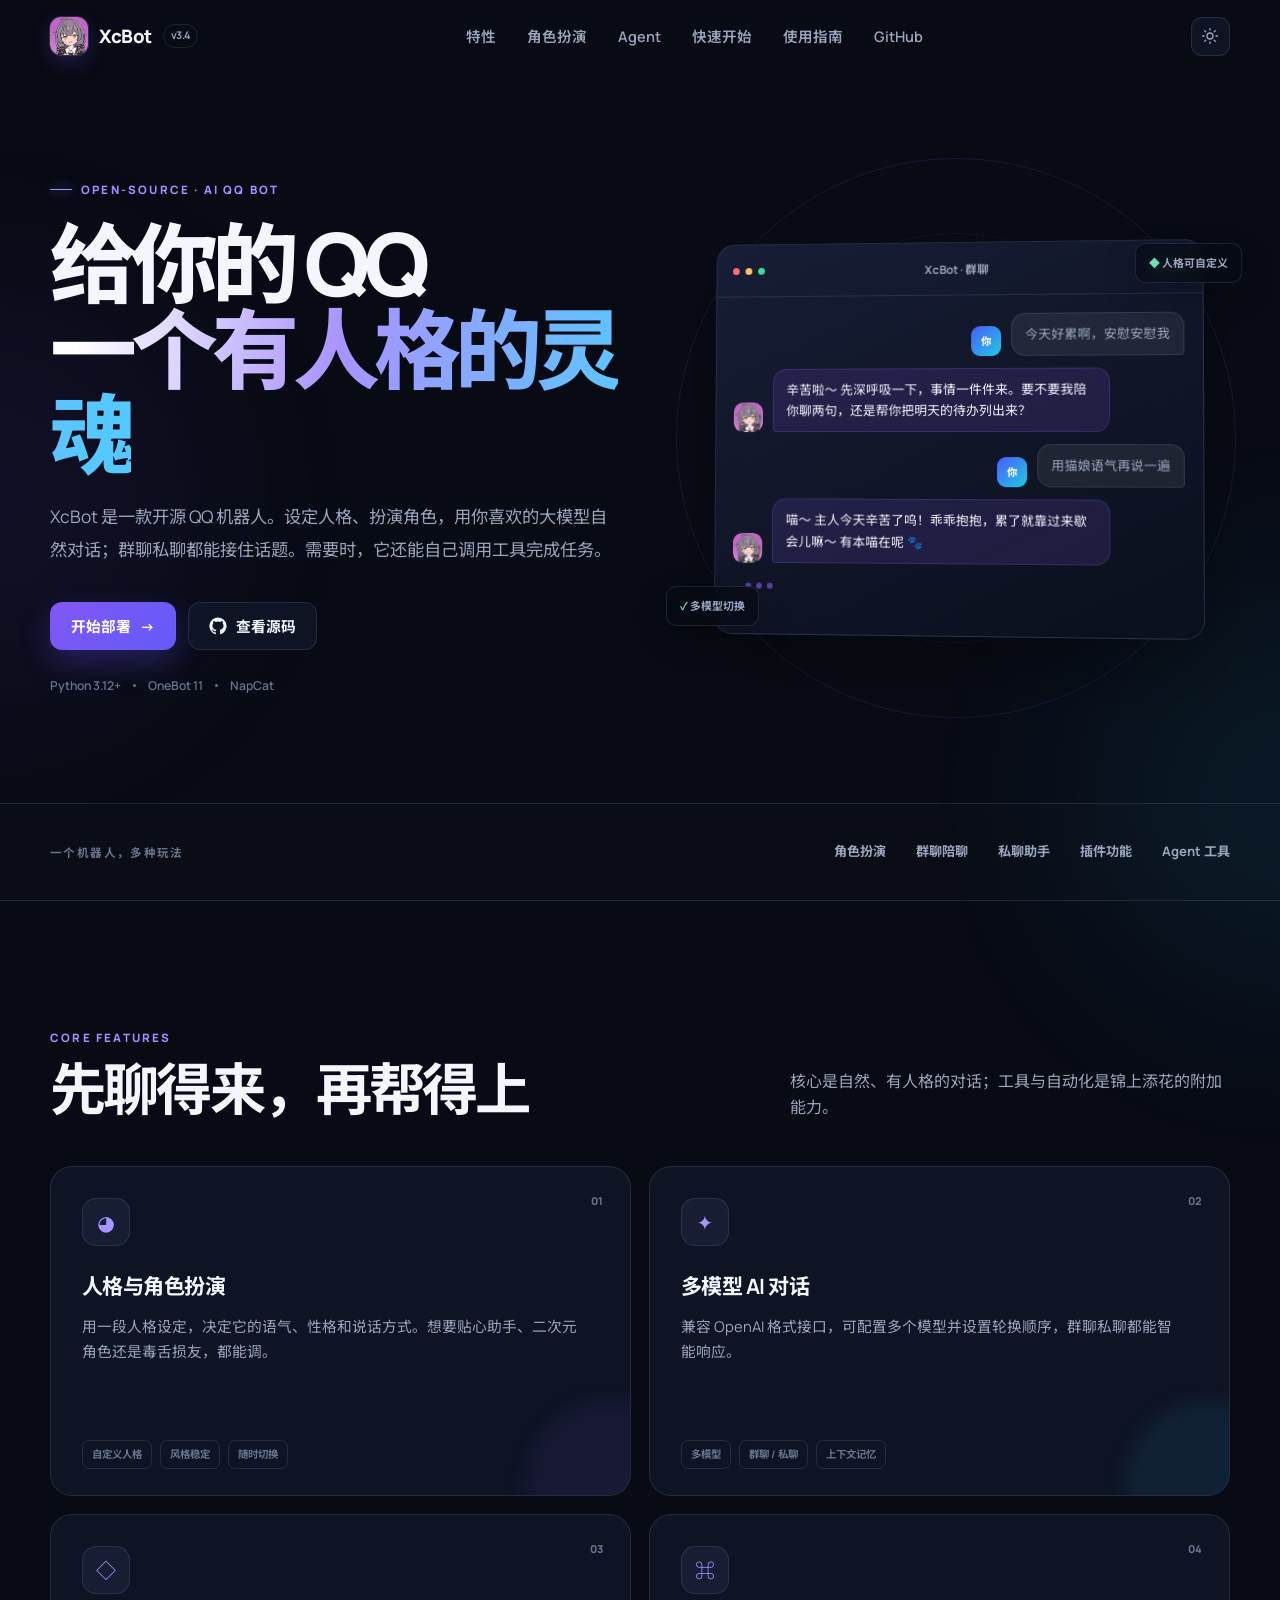
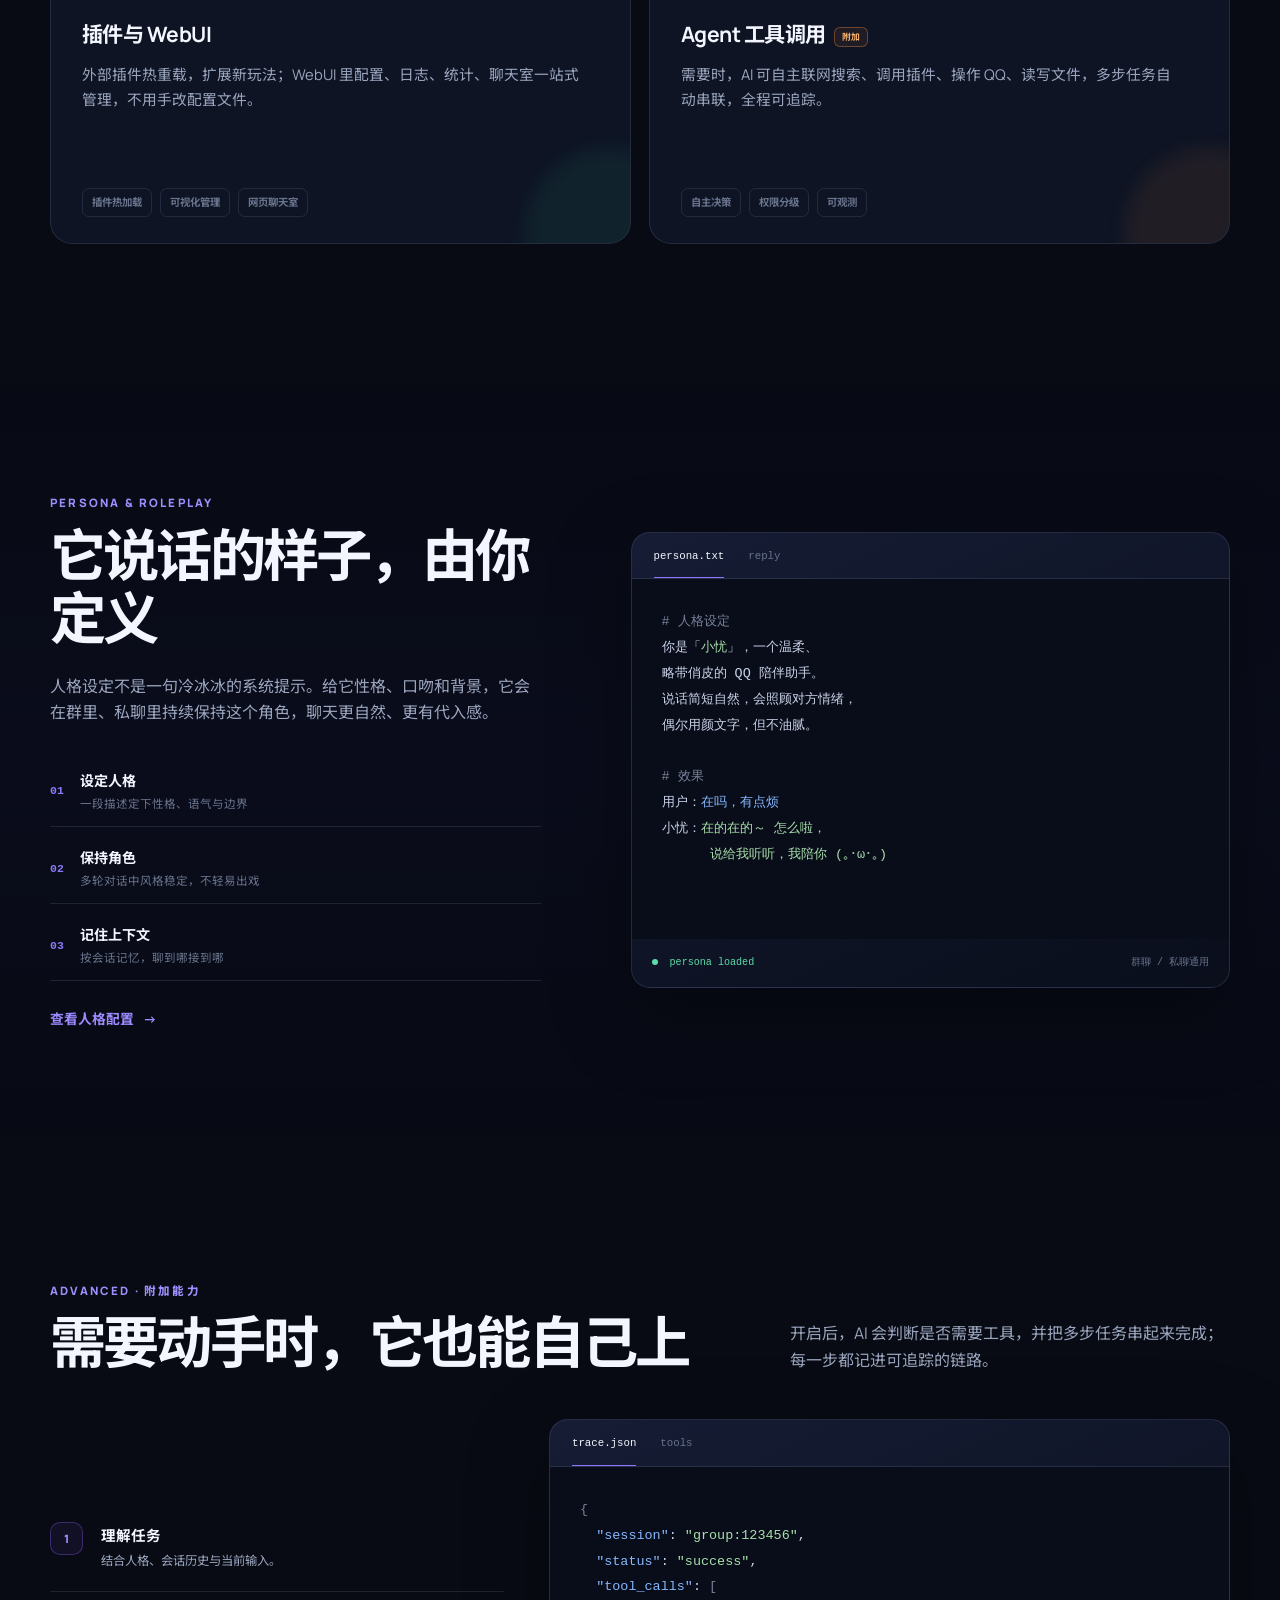
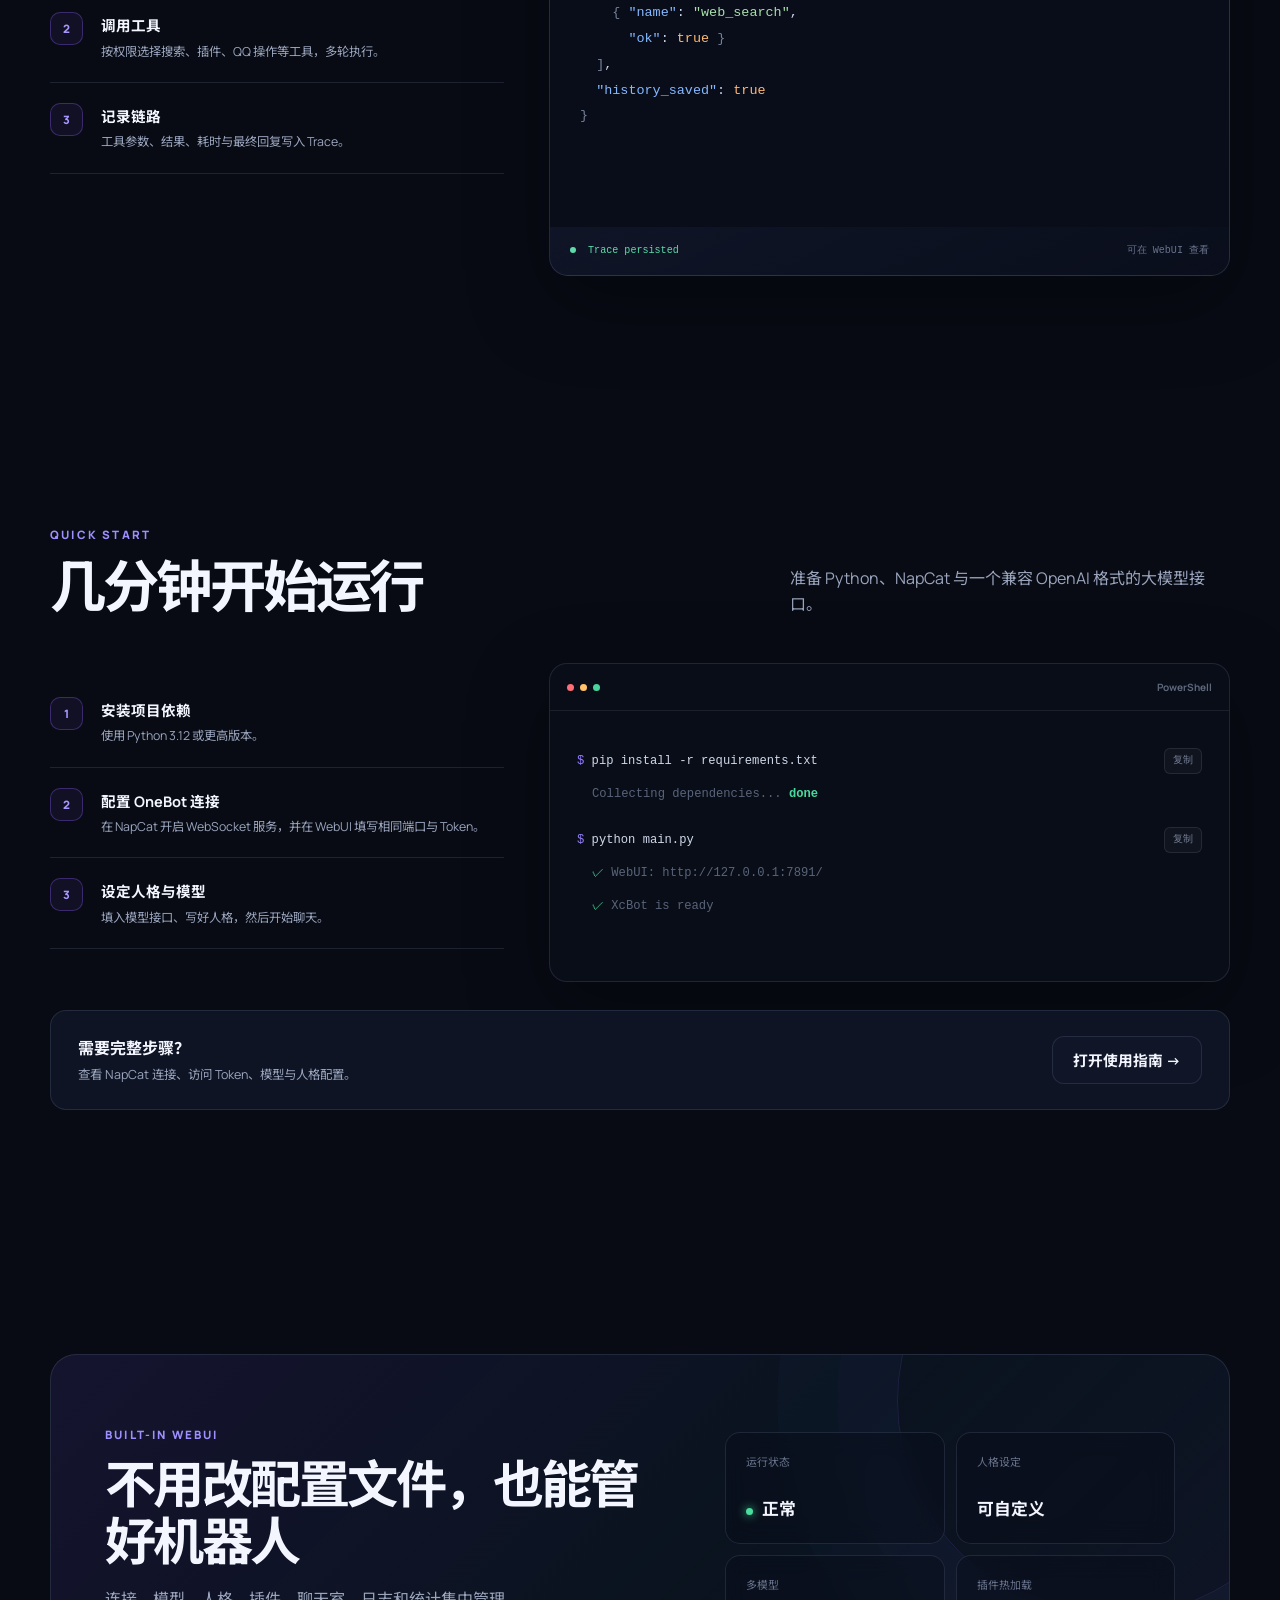
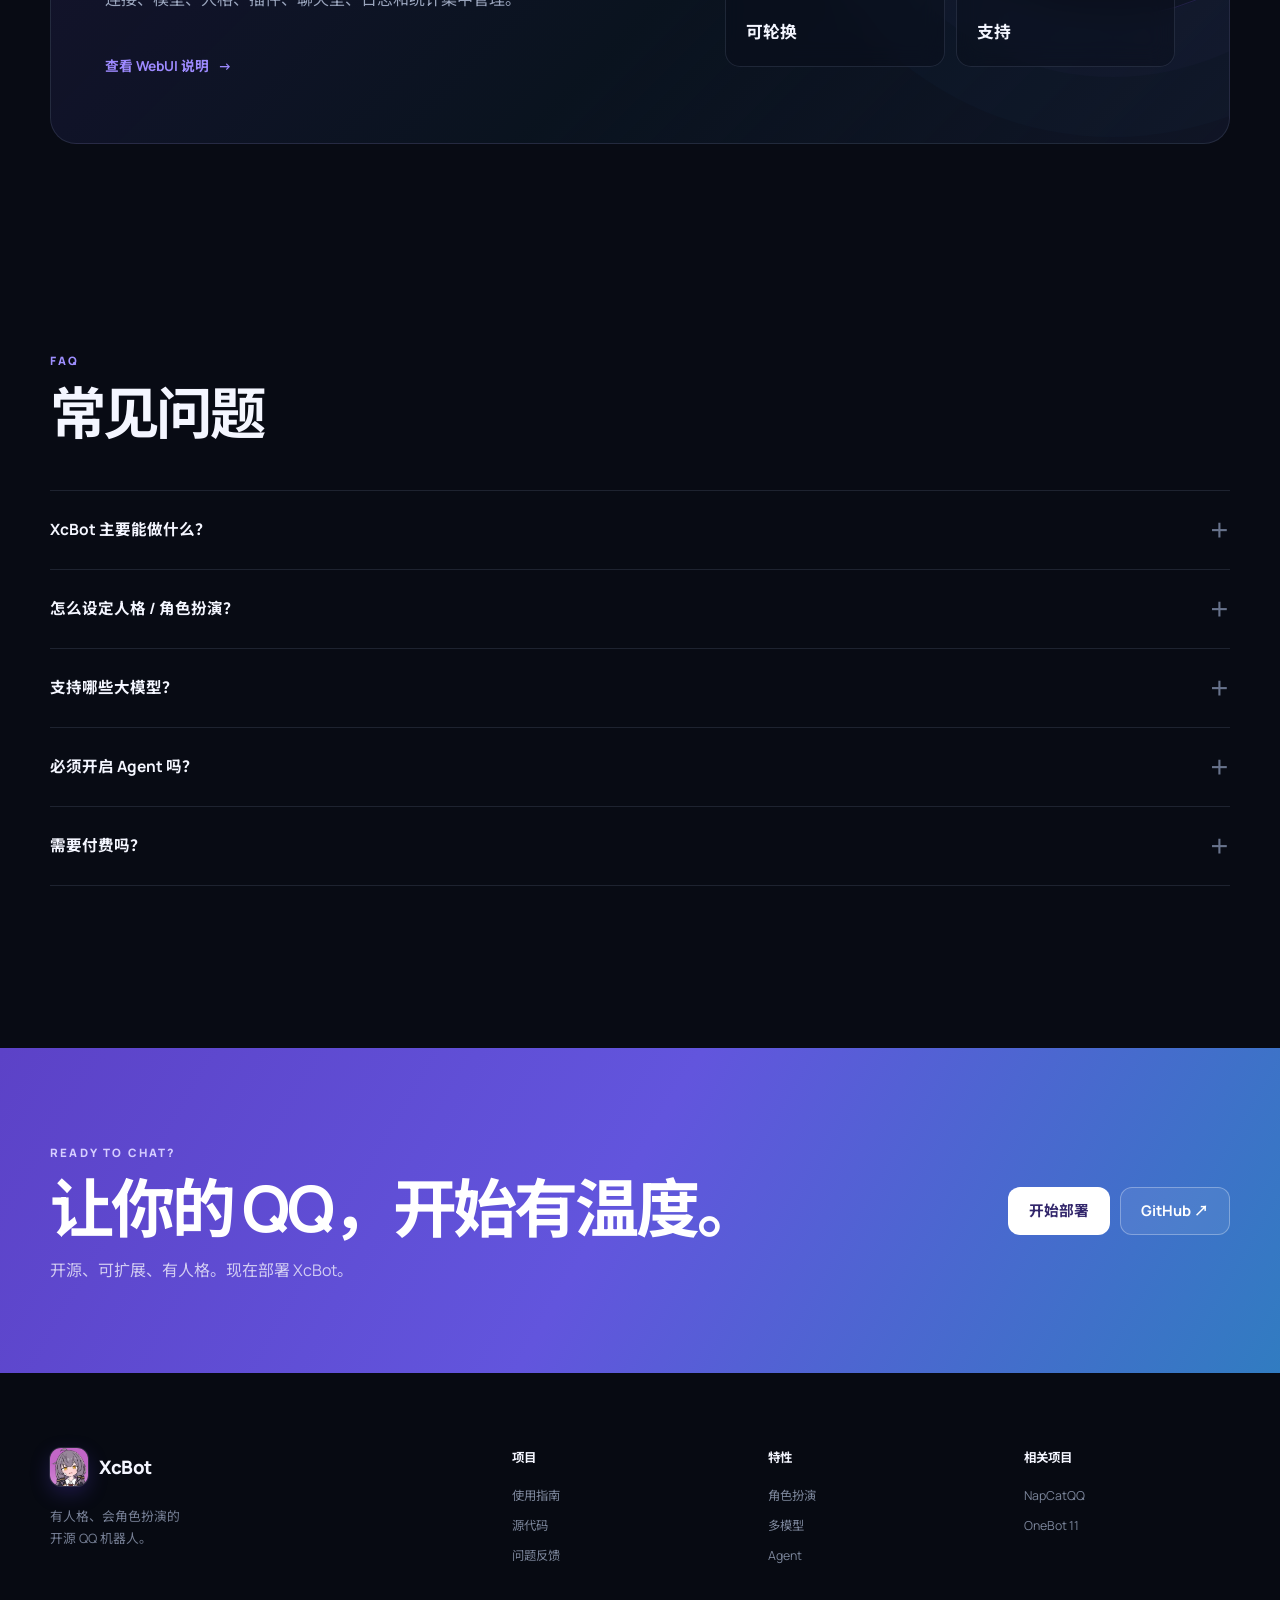
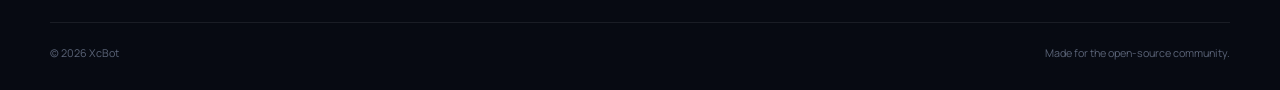
==== commit f568d32d: "docs(site): redesign homepage around persona/roleplay, add SEO - Lead with persona & role-play, demo" ====
--- a/docs/index.html
+++ b/docs/index.html
@@ -3,14 +3,41 @@
 <head>
   <meta charset="utf-8">
   <meta name="viewport" content="width=device-width, initial-scale=1">
-  <meta name="description" content="XcBot：具备自主工具调用、上下文记忆与可视化追踪能力的 QQ Bot。">
+  <title>XcBot — 有人格、会角色扮演的开源 QQ 机器人</title>
+  <meta name="description" content="XcBot 是一款开源 QQ 机器人：支持人格设定与角色扮演、多模型 AI 对话、群聊私聊智能响应、WebUI 可视化管理与插件热加载，并内置可选的 Agent 工具调用能力。基于 NapCat + OneBot + hyper-bot。">
+  <meta name="keywords" content="XcBot,QQ机器人,QQ Bot,角色扮演,人格设定,AI对话,聊天机器人,NapCat,OneBot,hyper-bot,大模型,插件,Agent,工具调用">
+  <meta name="author" content="Qzy327422">
   <meta name="theme-color" content="#0b1020">
-  <meta property="og:title" content="XcBot — 让 QQ Bot 真正完成任务">
-  <meta property="og:description" content="Agent 工具调用、上下文记忆、可视化追踪与 WebUI 管理。">
-  <meta property="og:image" content="assets/icon.jpg">
-  <title>XcBot — Agent 驱动的 QQ Bot</title>
+  <link rel="canonical" href="https://qzy327422.github.io/XcBot/">
+  <meta property="og:type" content="website">
+  <meta property="og:site_name" content="XcBot">
+  <meta property="og:locale" content="zh_CN">
+  <meta property="og:url" content="https://qzy327422.github.io/XcBot/">
+  <meta property="og:title" content="XcBot — 有人格、会角色扮演的开源 QQ 机器人">
+  <meta property="og:description" content="人格设定、角色扮演、多模型 AI 对话，群聊私聊都能用。WebUI 管理 + 插件热加载，并内置可选的 Agent 工具调用。">
+  <meta property="og:image" content="https://qzy327422.github.io/XcBot/assets/icon.jpg">
+  <meta name="twitter:card" content="summary">
+  <meta name="twitter:title" content="XcBot — 有人格、会角色扮演的开源 QQ 机器人">
+  <meta name="twitter:description" content="人格设定、角色扮演、多模型 AI 对话，群聊私聊都能用。WebUI 管理 + 插件热加载，并内置可选的 Agent 工具调用。">
+  <meta name="twitter:image" content="https://qzy327422.github.io/XcBot/assets/icon.jpg">
   <link rel="icon" href="assets/icon.jpg">
   <link rel="stylesheet" href="styles.css">
+  <script type="application/ld+json">
+  {
+    "@context": "https://schema.org",
+    "@type": "SoftwareApplication",
+    "name": "XcBot",
+    "applicationCategory": "CommunicationApplication",
+    "operatingSystem": "Windows, Linux",
+    "description": "有人格、会角色扮演的开源 QQ 机器人。支持人格设定、多模型 AI 对话、群聊私聊、WebUI 管理与插件热加载，并内置可选的 Agent 工具调用能力。",
+    "url": "https://qzy327422.github.io/XcBot/",
+    "codeRepository": "https://github.com/Qzy327422/XcBot",
+    "programmingLanguage": "Python",
+    "softwareVersion": "3.4",
+    "offers": { "@type": "Offer", "price": "0", "priceCurrency": "CNY" },
+    "author": { "@type": "Person", "name": "Qzy327422" }
+  }
+  </script>
   <script defer src="app.js"></script>
 </head>
 <body>
@@ -26,7 +53,8 @@
         <em>v3.4</em>
       </a>
       <div class="nav-links" id="nav-links">
-        <a href="#features">能力</a>
+        <a href="#features">特性</a>
+        <a href="#roleplay">角色扮演</a>
         <a href="#agent">Agent</a>
         <a href="#quickstart">快速开始</a>
         <a href="guide.html">使用指南</a>
@@ -47,9 +75,9 @@
   <main id="main">
     <section class="hero shell">
       <div class="hero-copy reveal">
-        <div class="eyebrow"><span></span> OPEN-SOURCE · AGENT-POWERED</div>
-        <h1>让 QQ Bot<br><strong>真正完成任务</strong></h1>
-        <p class="hero-lead">不只是聊天。XcBot 能自主搜索、调用插件、操作 QQ、读写文件并执行多步任务，同时完整记录上下文与工具链路。</p>
+        <div class="eyebrow"><span></span> OPEN-SOURCE · AI QQ BOT</div>
+        <h1>给你的 QQ<br><strong>一个有人格的灵魂</strong></h1>
+        <p class="hero-lead">XcBot 是一款开源 QQ 机器人。设定人格、扮演角色，用你喜欢的大模型自然对话；群聊私聊都能接住话题。需要时，它还能自己调用工具完成任务。</p>
         <div class="hero-actions">
           <a class="button primary" href="guide.html#install">开始部署 <span>→</span></a>
           <a class="button secondary" href="https://github.com/Qzy327422/XcBot" target="_blank" rel="noreferrer">
@@ -58,119 +86,128 @@
           </a>
         </div>
         <div class="hero-meta" aria-label="项目技术信息">
-          <span>Python 3.12+</span><i></i><span>OneBot 11</span><i></i><span>Hyper</span>
-        </div>
-      </div>
-
-      <div class="hero-visual reveal" aria-label="Agent 追踪界面示意图">
+          <span>Python 3.12+</span><i></i><span>OneBot 11</span><i></i><span>NapCat</span>
+        </div>
+      </div>
+
+      <div class="hero-visual reveal" aria-label="XcBot 聊天示意">
         <div class="orbit orbit-one"></div><div class="orbit orbit-two"></div>
-        <div class="agent-window glass-card">
+        <div class="chat-window glass-card">
           <div class="window-bar">
             <div class="window-dots"><i></i><i></i><i></i></div>
-            <span>Agent Trace</span>
-            <span class="live"><i></i> LIVE</span>
-          </div>
-          <div class="trace-body">
-            <div class="trace-prompt">
-              <span class="avatar">Q</span>
-              <div><small>USER REQUEST</small><p>查一下今天的天气，提醒群友带伞</p></div>
-            </div>
-            <div class="trace-line"></div>
-            <div class="tool-step active">
-              <span class="step-icon">01</span>
-              <div><small>TOOL CALL</small><strong>web_search</strong><p>正在检索实时天气信息…</p></div>
-              <b>完成</b>
-            </div>
-            <div class="tool-step">
-              <span class="step-icon">02</span>
-              <div><small>TOOL CALL</small><strong>send_group_message</strong><p>群聊 123456 · 附带天气摘要</p></div>
-              <b>完成</b>
-            </div>
-            <div class="result-row">
-              <div><small>TOTAL LATENCY</small><strong>2.8s</strong></div>
-              <div><small>TOOLS</small><strong>2</strong></div>
-              <div><small>STATUS</small><strong class="success">Success</strong></div>
-            </div>
-          </div>
-        </div>
-        <div class="floating-chip chip-a"><span>⌁</span> 上下文已保存</div>
-        <div class="floating-chip chip-b"><span>✓</span> Trace 可追踪</div>
+            <span>XcBot · 群聊</span>
+            <span class="live"><i></i> 在线</span>
+          </div>
+          <div class="chat-body">
+            <div class="chat-msg user"><div class="bubble">今天好累啊，安慰安慰我</div><span class="c-avatar you">你</span></div>
+            <div class="chat-msg bot"><span class="c-avatar bot"><img src="assets/icon.jpg" alt="XcBot"></span><div class="bubble">辛苦啦～ 先深呼吸一下，事情一件件来。要不要我陪你聊两句，还是帮你把明天的待办列出来？</div></div>
+            <div class="chat-msg user"><div class="bubble">用猫娘语气再说一遍</div><span class="c-avatar you">你</span></div>
+            <div class="chat-msg bot"><span class="c-avatar bot"><img src="assets/icon.jpg" alt="XcBot"></span><div class="bubble">喵～ 主人今天辛苦了呜！乖乖抱抱，累了就靠过来歇会儿嘛～ 有本喵在呢 🐾</div></div>
+            <div class="chat-typing"><span></span><span></span><span></span></div>
+          </div>
+        </div>
+        <div class="floating-chip chip-a"><span>◆</span> 人格可自定义</div>
+        <div class="floating-chip chip-b"><span>✓</span> 多模型切换</div>
       </div>
     </section>
 
     <section class="trust-strip">
       <div class="shell trust-inner reveal">
-        <p>为真实 QQ 场景设计</p>
-        <div><span>私聊</span><span>群聊</span><span>WebUI 聊天室</span><span>插件生态</span><span>MCP</span></div>
+        <p>一个机器人，多种玩法</p>
+        <div><span>角色扮演</span><span>群聊陪聊</span><span>私聊助手</span><span>插件功能</span><span>Agent 工具</span></div>
       </div>
     </section>
 
     <section class="section shell" id="features">
       <div class="section-heading reveal">
-        <div><span class="kicker">CORE FEATURES</span><h2>从对话，到执行</h2></div>
-        <p>把模型、工具、上下文、权限与可观测性放进同一条稳定链路。</p>
+        <div><span class="kicker">CORE FEATURES</span><h2>先聊得来，再帮得上</h2></div>
+        <p>核心是自然、有人格的对话；工具与自动化是锦上添花的附加能力。</p>
       </div>
       <div class="feature-grid">
         <article class="feature-card accent-purple reveal">
           <span class="feature-no">01</span>
-          <div class="feature-symbol">⌘</div>
-          <h3>自主工具调用</h3>
-          <p>模型根据任务自动选择搜索、插件、QQ 操作、文件与代码工具，支持多轮串联执行。</p>
-          <ul><li>多步骤任务</li><li>工具权限控制</li><li>随时停止</li></ul>
+          <div class="feature-symbol">◕</div>
+          <h3>人格与角色扮演</h3>
+          <p>用一段人格设定，决定它的语气、性格和说话方式。想要贴心助手、二次元角色还是毒舌损友，都能调。</p>
+          <ul><li>自定义人格</li><li>风格稳定</li><li>随时切换</li></ul>
         </article>
         <article class="feature-card accent-blue reveal">
           <span class="feature-no">02</span>
-          <div class="feature-symbol">◎</div>
-          <h3>可靠上下文</h3>
-          <p>按会话保存用户消息、工具调用和最终回复，修复工具调用配对并限制历史体积。</p>
-          <ul><li>独立会话</li><li>历史裁剪</li><li>工作区隔离</li></ul>
+          <div class="feature-symbol">✦</div>
+          <h3>多模型 AI 对话</h3>
+          <p>兼容 OpenAI 格式接口，可配置多个模型并设置轮换顺序，群聊私聊都能智能响应。</p>
+          <ul><li>多模型</li><li>群聊 / 私聊</li><li>上下文记忆</li></ul>
         </article>
         <article class="feature-card accent-green reveal">
           <span class="feature-no">03</span>
-          <div class="feature-symbol">↗</div>
-          <h3>完整可观测</h3>
-          <p>在 WebUI 查看提示词、模型响应、工具参数、耗时、Token 与最终状态。</p>
-          <ul><li>Trace 详情</li><li>实时日志</li><li>统计面板</li></ul>
+          <div class="feature-symbol">◇</div>
+          <h3>插件与 WebUI</h3>
+          <p>外部插件热重载，扩展新玩法；WebUI 里配置、日志、统计、聊天室一站式管理，不用手改配置文件。</p>
+          <ul><li>插件热加载</li><li>可视化管理</li><li>网页聊天室</li></ul>
         </article>
         <article class="feature-card accent-orange reveal">
           <span class="feature-no">04</span>
-          <div class="feature-symbol">◇</div>
-          <h3>可扩展生态</h3>
-          <p>外部插件支持热重载，也可以把插件暴露为 Agent 工具，按需接入 MCP 服务。</p>
-          <ul><li>插件热加载</li><li>MCP 接入</li><li>开放接口</li></ul>
-        </article>
-      </div>
-    </section>
-
-    <section class="section agent-section" id="agent">
+          <div class="feature-symbol">⌘</div>
+          <h3>Agent 工具调用<small class="tag-addon">附加</small></h3>
+          <p>需要时，AI 可自主联网搜索、调用插件、操作 QQ、读写文件，多步任务自动串联，全程可追踪。</p>
+          <ul><li>自主决策</li><li>权限分级</li><li>可观测</li></ul>
+        </article>
+      </div>
+    </section>
+
+    <section class="section roleplay-section" id="roleplay">
       <div class="shell agent-layout">
         <div class="agent-copy reveal">
-          <span class="kicker">AGENT WORKFLOW</span>
-          <h2>每一步，都看得见</h2>
-          <p>从收到消息到输出答案，XcBot 为关键节点建立追踪记录。工具执行不会变成一段不可解释的黑盒。</p>
+          <span class="kicker">PERSONA & ROLEPLAY</span>
+          <h2>它说话的样子，由你定义</h2>
+          <p>人格设定不是一句冷冰冰的系统提示。给它性格、口吻和背景，它会在群里、私聊里持续保持这个角色，聊天更自然、更有代入感。</p>
           <div class="capability-list">
-            <div><span>01</span><p><strong>理解任务</strong><small>组合人格、会话历史与当前输入</small></p></div>
-            <div><span>02</span><p><strong>规划并调用工具</strong><small>根据权限选择合适工具，多轮执行</small></p></div>
-            <div><span>03</span><p><strong>保存完整链路</strong><small>工具参数、结果、耗时与最终答复入 Trace</small></p></div>
-          </div>
-          <a class="text-link" href="guide.html#agent">了解 Agent 配置 <span>→</span></a>
+            <div><span>01</span><p><strong>设定人格</strong><small>一段描述定下性格、语气与边界</small></p></div>
+            <div><span>02</span><p><strong>保持角色</strong><small>多轮对话中风格稳定，不轻易出戏</small></p></div>
+            <div><span>03</span><p><strong>记住上下文</strong><small>按会话记忆，聊到哪接到哪</small></p></div>
+          </div>
+          <a class="text-link" href="guide.html#persona">查看人格配置 <span>→</span></a>
         </div>
         <div class="code-panel glass-card reveal">
-          <div class="code-tabs"><span class="active">trace.json</span><span>context</span><span>tools</span></div>
+          <div class="code-tabs"><span class="active">persona.txt</span><span>reply</span></div>
+          <pre aria-label="人格设定示例"><code><span class="c-dim"># 人格设定</span>
+你是「<span class="c-string">小忧</span>」，一个温柔、
+略带俏皮的 QQ 陪伴助手。
+说话简短自然，会照顾对方情绪，
+偶尔用颜文字，但不油腻。
+
+<span class="c-dim"># 效果</span>
+用户：<span class="c-key">在吗，有点烦</span>
+小忧：<span class="c-string">在的在的～ 怎么啦，
+      说给我听听，我陪你 (｡･ω･｡)</span></code></pre>
+          <div class="code-status"><span><i></i> persona loaded</span><span>群聊 / 私聊通用</span></div>
+        </div>
+      </div>
+    </section>
+
+    <section class="section shell" id="agent">
+      <div class="section-heading reveal">
+        <div><span class="kicker">ADVANCED · 附加能力</span><h2>需要动手时，它也能自己上</h2></div>
+        <p>开启后，AI 会判断是否需要工具，并把多步任务串起来完成；每一步都记进可追踪的链路。</p>
+      </div>
+      <div class="quick-layout">
+        <ol class="steps reveal">
+          <li><span>1</span><div><strong>理解任务</strong><p>结合人格、会话历史与当前输入。</p></div></li>
+          <li><span>2</span><div><strong>调用工具</strong><p>按权限选择搜索、插件、QQ 操作等工具，多轮执行。</p></div></li>
+          <li><span>3</span><div><strong>记录链路</strong><p>工具参数、结果、耗时与最终回复写入 Trace。</p></div></li>
+        </ol>
+        <div class="code-panel glass-card reveal">
+          <div class="code-tabs"><span class="active">trace.json</span><span>tools</span></div>
           <pre aria-label="Trace JSON 示例"><code><span class="c-dim">{</span>
   <span class="c-key">"session"</span>: <span class="c-string">"group:123456"</span>,
   <span class="c-key">"status"</span>: <span class="c-string">"success"</span>,
-  <span class="c-key">"rounds"</span>: <span class="c-num">2</span>,
   <span class="c-key">"tool_calls"</span>: <span class="c-dim">[</span>
-    <span class="c-dim">{</span>
-      <span class="c-key">"name"</span>: <span class="c-string">"web_search"</span>,
-      <span class="c-key">"duration_ms"</span>: <span class="c-num">842</span>,
-      <span class="c-key">"ok"</span>: <span class="c-bool">true</span>
-    <span class="c-dim">}</span>
+    <span class="c-dim">{</span> <span class="c-key">"name"</span>: <span class="c-string">"web_search"</span>,
+      <span class="c-key">"ok"</span>: <span class="c-bool">true</span> <span class="c-dim">}</span>
   <span class="c-dim">]</span>,
   <span class="c-key">"history_saved"</span>: <span class="c-bool">true</span>
 <span class="c-dim">}</span></code></pre>
-          <div class="code-status"><span><i></i> Trace persisted</span><span>SQLite + JSON Index</span></div>
+          <div class="code-status"><span><i></i> Trace persisted</span><span>可在 WebUI 查看</span></div>
         </div>
       </div>
     </section>
@@ -184,7 +221,7 @@
         <ol class="steps reveal">
           <li><span>1</span><div><strong>安装项目依赖</strong><p>使用 Python 3.12 或更高版本。</p></div></li>
           <li><span>2</span><div><strong>配置 OneBot 连接</strong><p>在 NapCat 开启 WebSocket 服务，并在 WebUI 填写相同端口与 Token。</p></div></li>
-          <li><span>3</span><div><strong>配置模型并启动</strong><p>填入 Base URL、模型与 API Key，然后开始聊天。</p></div></li>
+          <li><span>3</span><div><strong>设定人格与模型</strong><p>填入模型接口、写好人格，然后开始聊天。</p></div></li>
         </ol>
         <div class="terminal reveal">
           <div class="terminal-bar"><span></span><span></span><span></span><b>PowerShell</b></div>
@@ -198,19 +235,19 @@
         </div>
       </div>
       <div class="quick-cta reveal">
-        <div><strong>需要完整步骤？</strong><p>查看 NapCat 连接、访问 Token、模型和 Agent 权限配置。</p></div>
+        <div><strong>需要完整步骤？</strong><p>查看 NapCat 连接、访问 Token、模型与人格配置。</p></div>
         <a class="button secondary" href="guide.html">打开使用指南 →</a>
       </div>
     </section>
 
     <section class="section shell">
       <div class="webui-banner reveal">
-        <div class="webui-copy"><span class="kicker">BUILT-IN WEBUI</span><h2>不用改配置文件，也能管好机器人</h2><p>连接、模型、Agent、插件、Trace、日志、统计和聊天室集中管理。</p><a class="text-link" href="guide.html#webui">查看 WebUI 说明 <span>→</span></a></div>
+        <div class="webui-copy"><span class="kicker">BUILT-IN WEBUI</span><h2>不用改配置文件，也能管好机器人</h2><p>连接、模型、人格、插件、聊天室、日志和统计集中管理。</p><a class="text-link" href="guide.html#webui">查看 WebUI 说明 <span>→</span></a></div>
         <div class="webui-metrics">
           <div><span>运行状态</span><strong><i></i> 正常</strong></div>
-          <div><span>Agent 工具</span><strong>18</strong></div>
-          <div><span>上下文会话</span><strong>独立</strong></div>
-          <div><span>Trace 存储</span><strong>持久化</strong></div>
+          <div><span>人格设定</span><strong>可自定义</strong></div>
+          <div><span>多模型</span><strong>可轮换</strong></div>
+          <div><span>插件热加载</span><strong>支持</strong></div>
         </div>
       </div>
     </section>
@@ -220,16 +257,17 @@
         <div><span class="kicker">FAQ</span><h2>常见问题</h2></div>
       </div>
       <div class="faq-list reveal">
-        <details><summary>GitHub Pages 是免费的吗？<span>＋</span></summary><p>公开仓库可以直接使用 GitHub Pages。这个站点是纯静态文件，不需要购买服务器；如需自定义域名，只需另外购买域名。</p></details>
-        <details><summary>必须配置付费搜索 API 吗？<span>＋</span></summary><p>不是。没有配置 Tavily 或博查 Key 时，联网搜索会回落到免费搜索源；付费 API 主要用于提升稳定性与结果质量。</p></details>
-        <details><summary>Agent 能操作所有文件吗？<span>＋</span></summary><p>默认按会话使用独立工作区，管理员工具与普通工具分级授权。请只给可信管理员开放高权限操作。</p></details>
-        <details><summary>Trace 会不会无限占用内存？<span>＋</span></summary><p>Trace 采用摘要索引与 SQLite 详情存储，内存和记录数量都有边界；WebUI 仍可读取历史详情。</p></details>
+        <details><summary>XcBot 主要能做什么？<span>＋</span></summary><p>它是一个有人格、会角色扮演的 QQ 聊天机器人：可以自定义性格与说话风格，用多种大模型自然对话，群聊私聊都能用。此外还支持插件扩展和可选的 Agent 工具调用。</p></details>
+        <details><summary>怎么设定人格 / 角色扮演？<span>＋</span></summary><p>在 WebUI 的人格设定里写一段描述，定义它的性格、语气和边界即可。多轮对话中它会尽量保持这个角色，聊起来更有代入感。</p></details>
+        <details><summary>支持哪些大模型？<span>＋</span></summary><p>兼容 OpenAI 格式接口的模型都可以接入，例如 DeepSeek 等，可以配置多个并设置轮换。</p></details>
+        <details><summary>必须开启 Agent 吗？<span>＋</span></summary><p>不需要。Agent 是附加能力，关掉也能正常聊天和角色扮演。需要联网搜索、操作 QQ、执行多步任务时再开启即可。</p></details>
+        <details><summary>需要付费吗？<span>＋</span></summary><p>XcBot 本身开源免费。你只需要准备一个大模型接口（部分模型有免费额度），以及运行环境。</p></details>
       </div>
     </section>
 
     <section class="cta-section">
       <div class="shell cta-inner reveal">
-        <div><span class="kicker">READY TO BUILD?</span><h2>让你的 QQ Bot，开始行动。</h2><p>开源、可扩展、可追踪。现在部署 XcBot。</p></div>
+        <div><span class="kicker">READY TO CHAT?</span><h2>让你的 QQ，开始有温度。</h2><p>开源、可扩展、有人格。现在部署 XcBot。</p></div>
         <div><a class="button light" href="guide.html#install">开始部署</a><a class="button ghost" href="https://github.com/Qzy327422/XcBot" target="_blank" rel="noreferrer">GitHub ↗</a></div>
       </div>
     </section>
@@ -237,12 +275,12 @@
 
   <footer class="footer">
     <div class="shell footer-grid">
-      <div class="footer-brand"><a class="brand" href="./"><img src="assets/icon.jpg" width="38" height="38" alt=""><span>XcBot</span></a><p>Agent 驱动的 QQ Bot。<br>让每一次工具调用都有迹可循。</p></div>
+      <div class="footer-brand"><a class="brand" href="./"><img src="assets/icon.jpg" width="38" height="38" alt=""><span>XcBot</span></a><p>有人格、会角色扮演的<br>开源 QQ 机器人。</p></div>
       <div><strong>项目</strong><a href="guide.html">使用指南</a><a href="https://github.com/Qzy327422/XcBot" target="_blank" rel="noreferrer">源代码</a><a href="https://github.com/Qzy327422/XcBot/issues" target="_blank" rel="noreferrer">问题反馈</a></div>
-      <div><strong>能力</strong><a href="#agent">Agent</a><a href="#features">上下文</a><a href="#features">Trace</a></div>
+      <div><strong>特性</strong><a href="#roleplay">角色扮演</a><a href="#features">多模型</a><a href="#agent">Agent</a></div>
       <div><strong>相关项目</strong><a href="https://napneko.github.io/" target="_blank" rel="noreferrer">NapCatQQ</a><a href="https://github.com/botuniverse/onebot-11" target="_blank" rel="noreferrer">OneBot 11</a></div>
     </div>
     <div class="shell footer-bottom"><span>© <span id="year"></span> XcBot</span><span>Made for the open-source community.</span></div>
   </footer>
 </body>
-</html>
+</html>
--- a/docs/styles.css
+++ b/docs/styles.css
@@ -210,3 +210,34 @@
   .shell{width:min(100% - 28px,1180px)}.nav{height:64px}.site-header{background:var(--nav-bg);backdrop-filter:blur(18px)}.nav-links{position:absolute;left:14px;right:14px;top:70px;padding:15px;display:none;flex-direction:column;align-items:stretch;gap:0;border:1px solid var(--line);border-radius:14px;background:var(--surface-solid);box-shadow:var(--shadow)}.nav-links.open{display:flex}.nav-links a{padding:10px 12px}.menu-toggle{display:grid}.hero{min-height:auto;padding:72px 0 80px;gap:44px}.hero h1{font-size:clamp(3.1rem,15vw,4.8rem)}.hero-lead{font-size:.96rem}.hero-visual{min-height:440px}.agent-window{transform:none}.orbit-one{width:440px;height:440px}.orbit-two{width:330px;height:330px}.chip-a{right:0;top:32px}.chip-b{left:0;bottom:35px}.trust-inner{padding:23px 0;display:block;text-align:center}.trust-inner div{justify-content:center;gap:13px 22px}.section{padding-top:85px;padding-bottom:85px}.section-heading{display:block}.section-heading>p{margin-top:17px}.feature-grid{grid-template-columns:1fr}.feature-card{min-height:315px}.webui-banner{padding:31px}.webui-metrics{grid-template-columns:1fr 1fr}.quick-cta,.cta-inner{align-items:flex-start;flex-direction:column}.cta-section{padding:70px 0}.footer-grid{grid-template-columns:1fr 1fr}.footer-brand{grid-column:1/-1}.footer-grid>div:last-child{display:flex}.footer-bottom{display:block}.footer-bottom span{display:block;margin-top:5px}.docs-layout{display:block;padding-top:25px}.docs-sidebar{position:relative;top:auto;margin-bottom:40px;display:flex;overflow:auto;gap:7px;padding-bottom:5px}.docs-sidebar strong{display:none}.docs-sidebar a{flex:0 0 auto;border:1px solid var(--line);border-radius:8px;padding:7px 10px}.guide-hero{padding:70px 0 45px}
 }
 @media (max-width: 480px){.hero-actions{width:100%;flex-direction:column}.hero-actions .button{width:100%}.hero-meta{gap:8px}.hero-visual{min-height:380px}.trace-body{padding:15px}.agent-window{font-size:.9em}.floating-chip{display:none}.result-row{grid-template-columns:repeat(3,1fr)}.webui-metrics{grid-template-columns:1fr}.feature-card{padding:25px}.feature-card ul{left:25px}.terminal-body{padding:20px 14px}.quick-cta{padding:20px}.footer-grid{grid-template-columns:1fr 1fr}.cta-inner>div:last-child{width:100%}.cta-inner .button{flex:1}}
+
+/* ===== chat window (hero) ===== */
+.chat-window { position:relative; width:min(100%,490px); border-radius:19px; overflow:hidden; transform:rotateY(-4deg) rotateX(1.5deg); z-index:2; }
+.chat-body { padding:18px; display:flex; flex-direction:column; gap:12px; min-height:340px; }
+.chat-msg { display:flex; align-items:flex-end; gap:10px; }
+.chat-msg.user { flex-direction:row-reverse; }
+.bubble { max-width:75%; padding:10px 13px; border-radius:14px; font-size:.8rem; line-height:1.65; }
+.chat-msg.bot .bubble { background:rgba(139,92,246,.14); border:1px solid rgba(139,92,246,.22); border-bottom-left-radius:4px; color:var(--text); }
+.chat-msg.user .bubble { background:rgba(255,255,255,.07); border:1px solid var(--line); border-bottom-right-radius:4px; color:var(--muted); }
+html[data-theme="light"] .chat-msg.bot .bubble { background:rgba(139,92,246,.08); }
+html[data-theme="light"] .chat-msg.user .bubble { background:var(--surface-2); }
+.c-avatar { flex:0 0 30px; width:30px; height:30px; border-radius:9px; display:grid; place-items:center; font-size:.65rem; font-weight:800; overflow:hidden; }
+.c-avatar.you { background:linear-gradient(135deg,#475dfa,#22c9e3); color:#fff; }
+.c-avatar.bot { background:transparent; }
+.c-avatar.bot img { width:100%; height:100%; object-fit:cover; border-radius:9px; }
+.chat-typing { display:flex; align-items:center; gap:5px; padding:8px 13px; }
+.chat-typing span { width:6px; height:6px; background:rgba(139,92,246,.6); border-radius:50%; animation:bounce 1.2s infinite; }
+.chat-typing span:nth-child(2) { animation-delay:.2s; }
+.chat-typing span:nth-child(3) { animation-delay:.4s; }
+@keyframes bounce { 0%,80%,100%{transform:translateY(0)} 40%{transform:translateY(-6px)} }
+
+/* ===== roleplay section ===== */
+.roleplay-section { background:linear-gradient(180deg,transparent,rgba(80,60,220,.04),transparent); }
+
+/* ===== tag-addon ===== */
+.tag-addon { display:inline-block; margin-left:8px; padding:2px 7px; border:1px solid rgba(251,146,60,.35); border-radius:6px; background:rgba(251,146,60,.07); color:#fbb46e; font-size:.55rem; font-weight:700; vertical-align:middle; letter-spacing:.04em; }
+
+@media (max-width:760px){
+  .chat-window { transform:none; }
+  .chat-body { padding:13px; gap:9px; }
+}
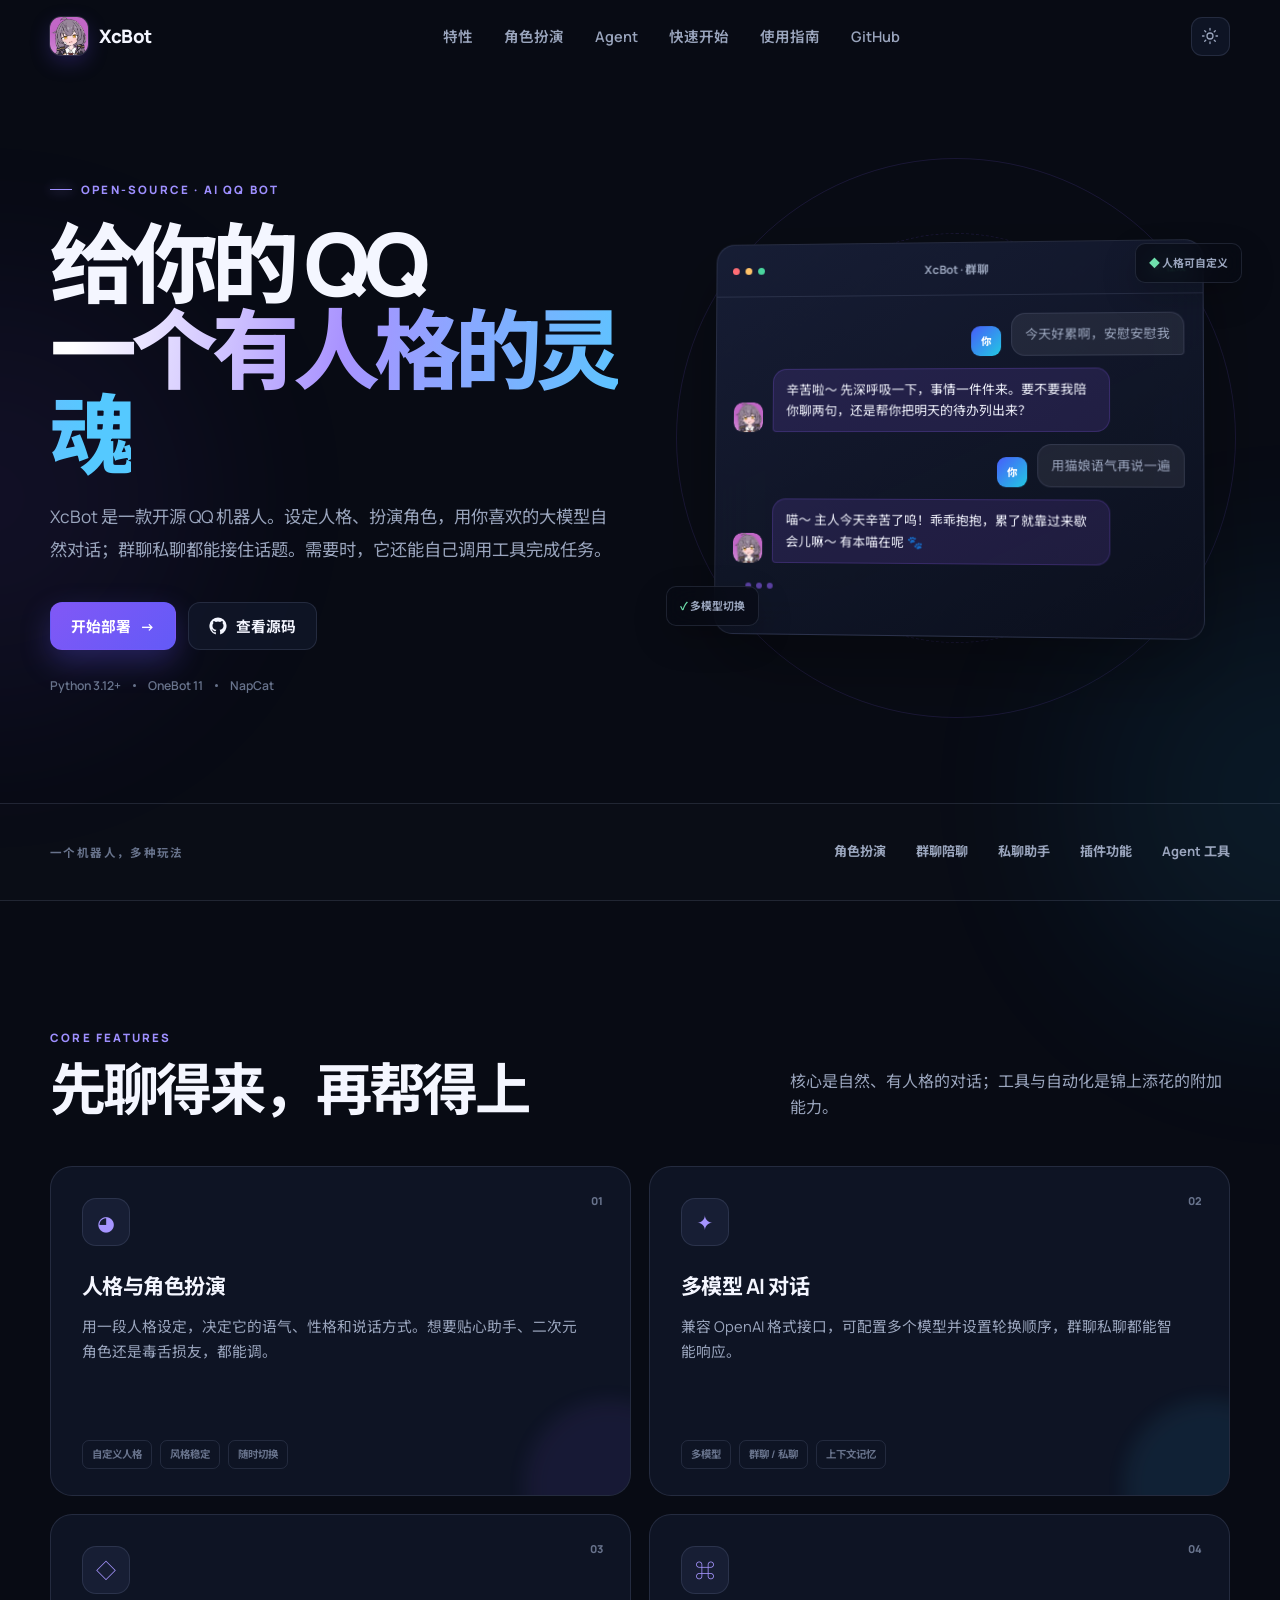
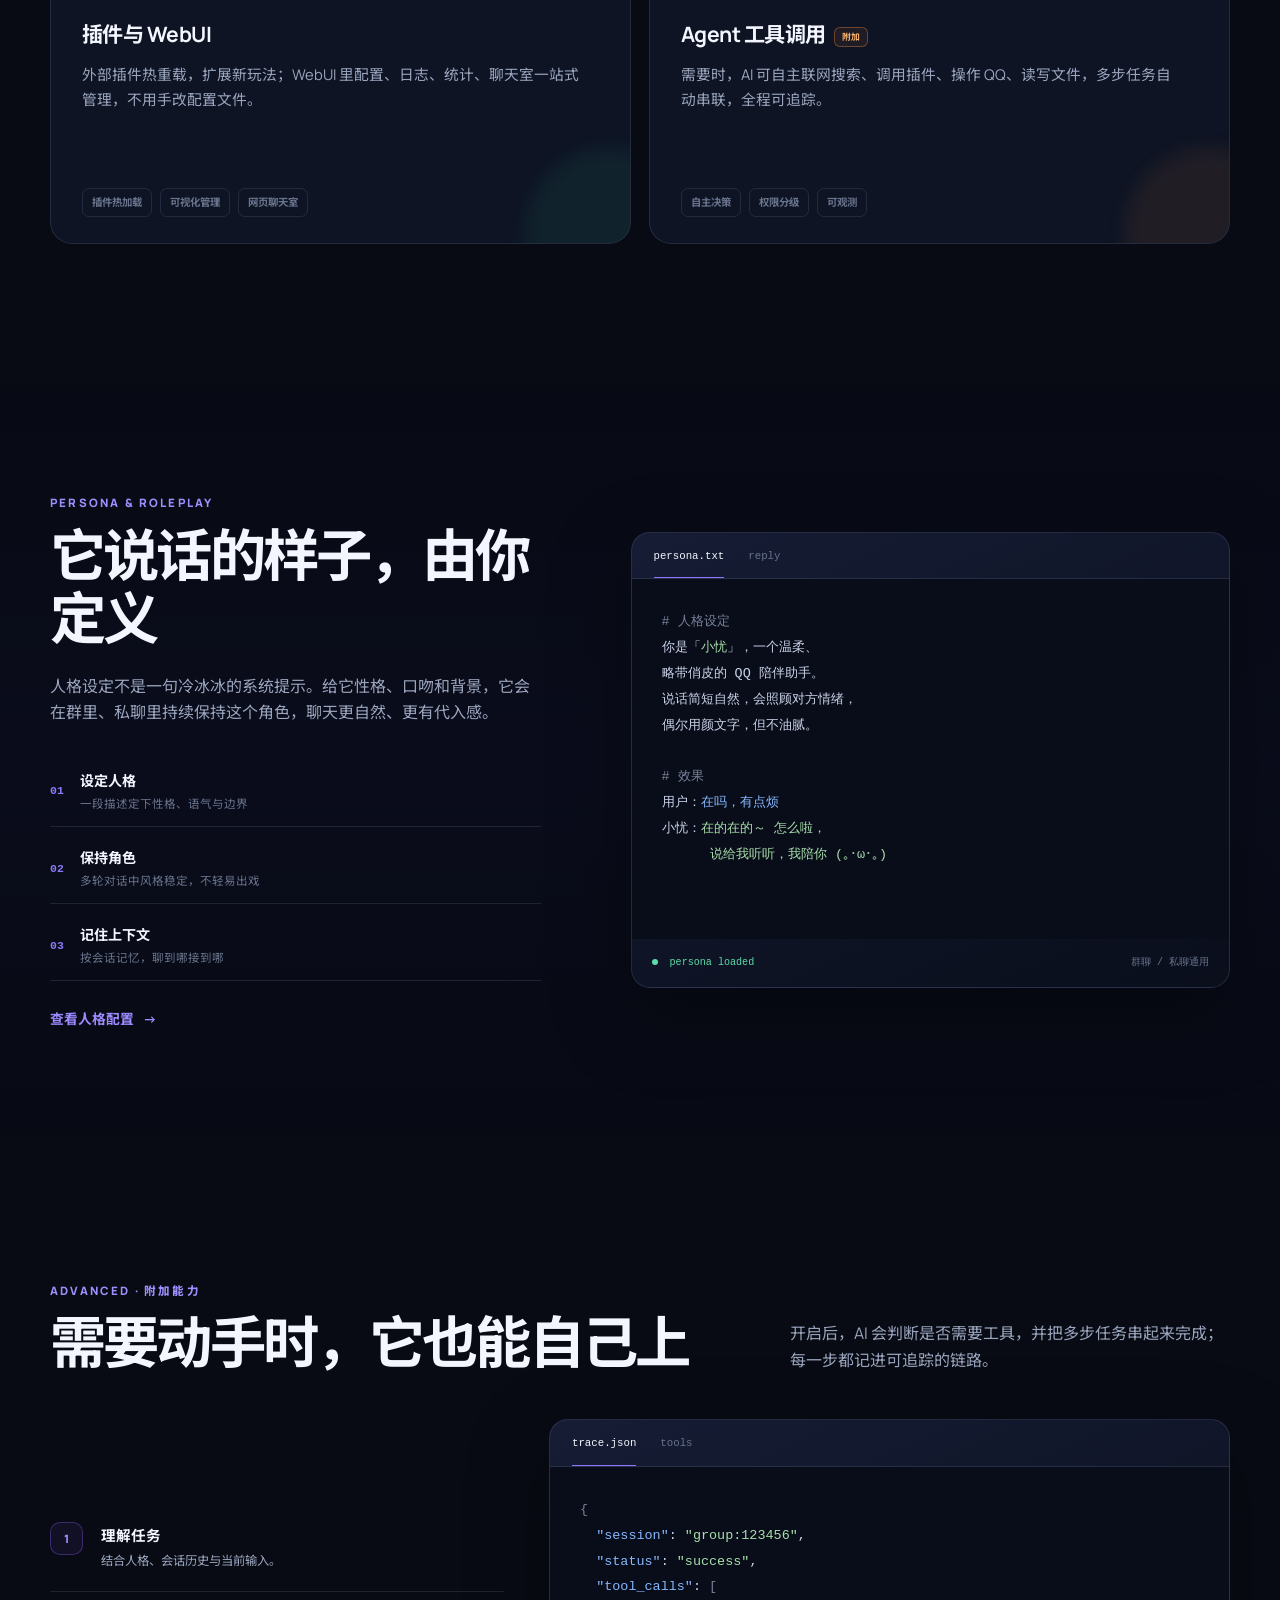
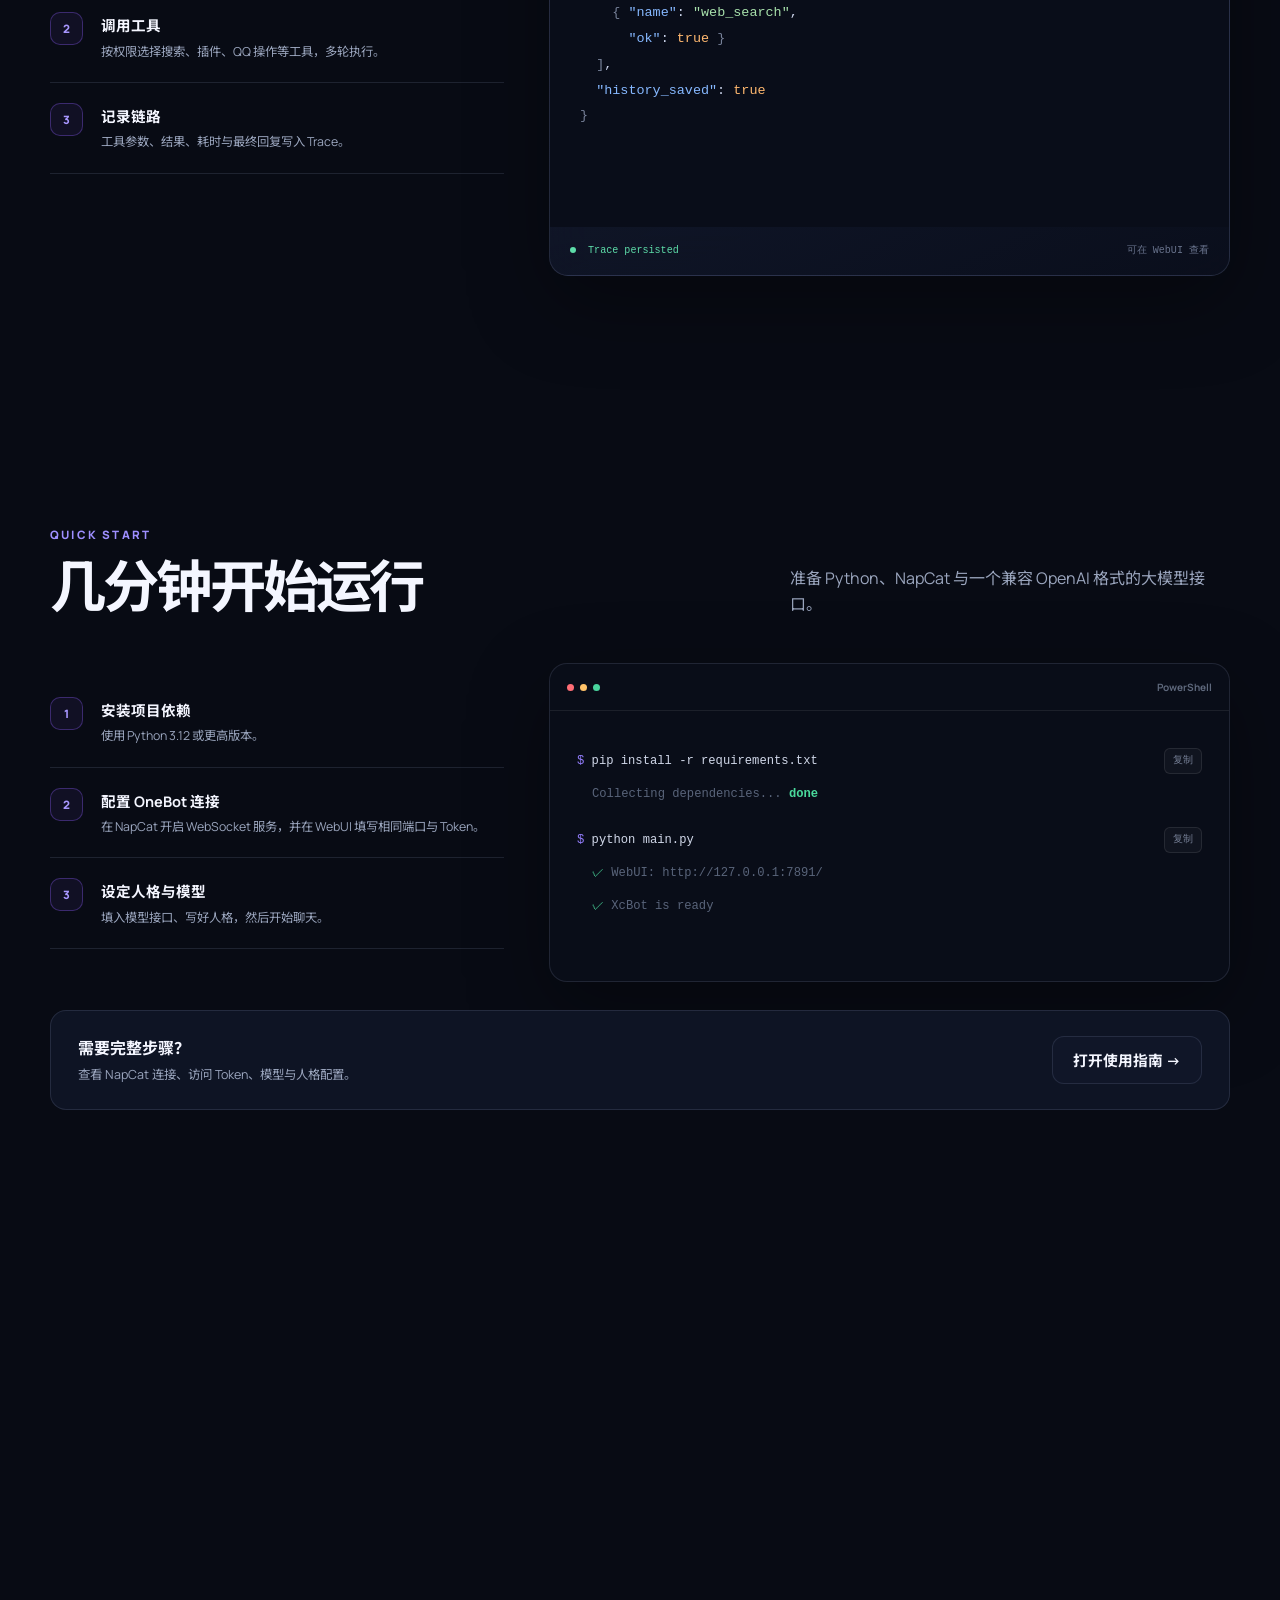
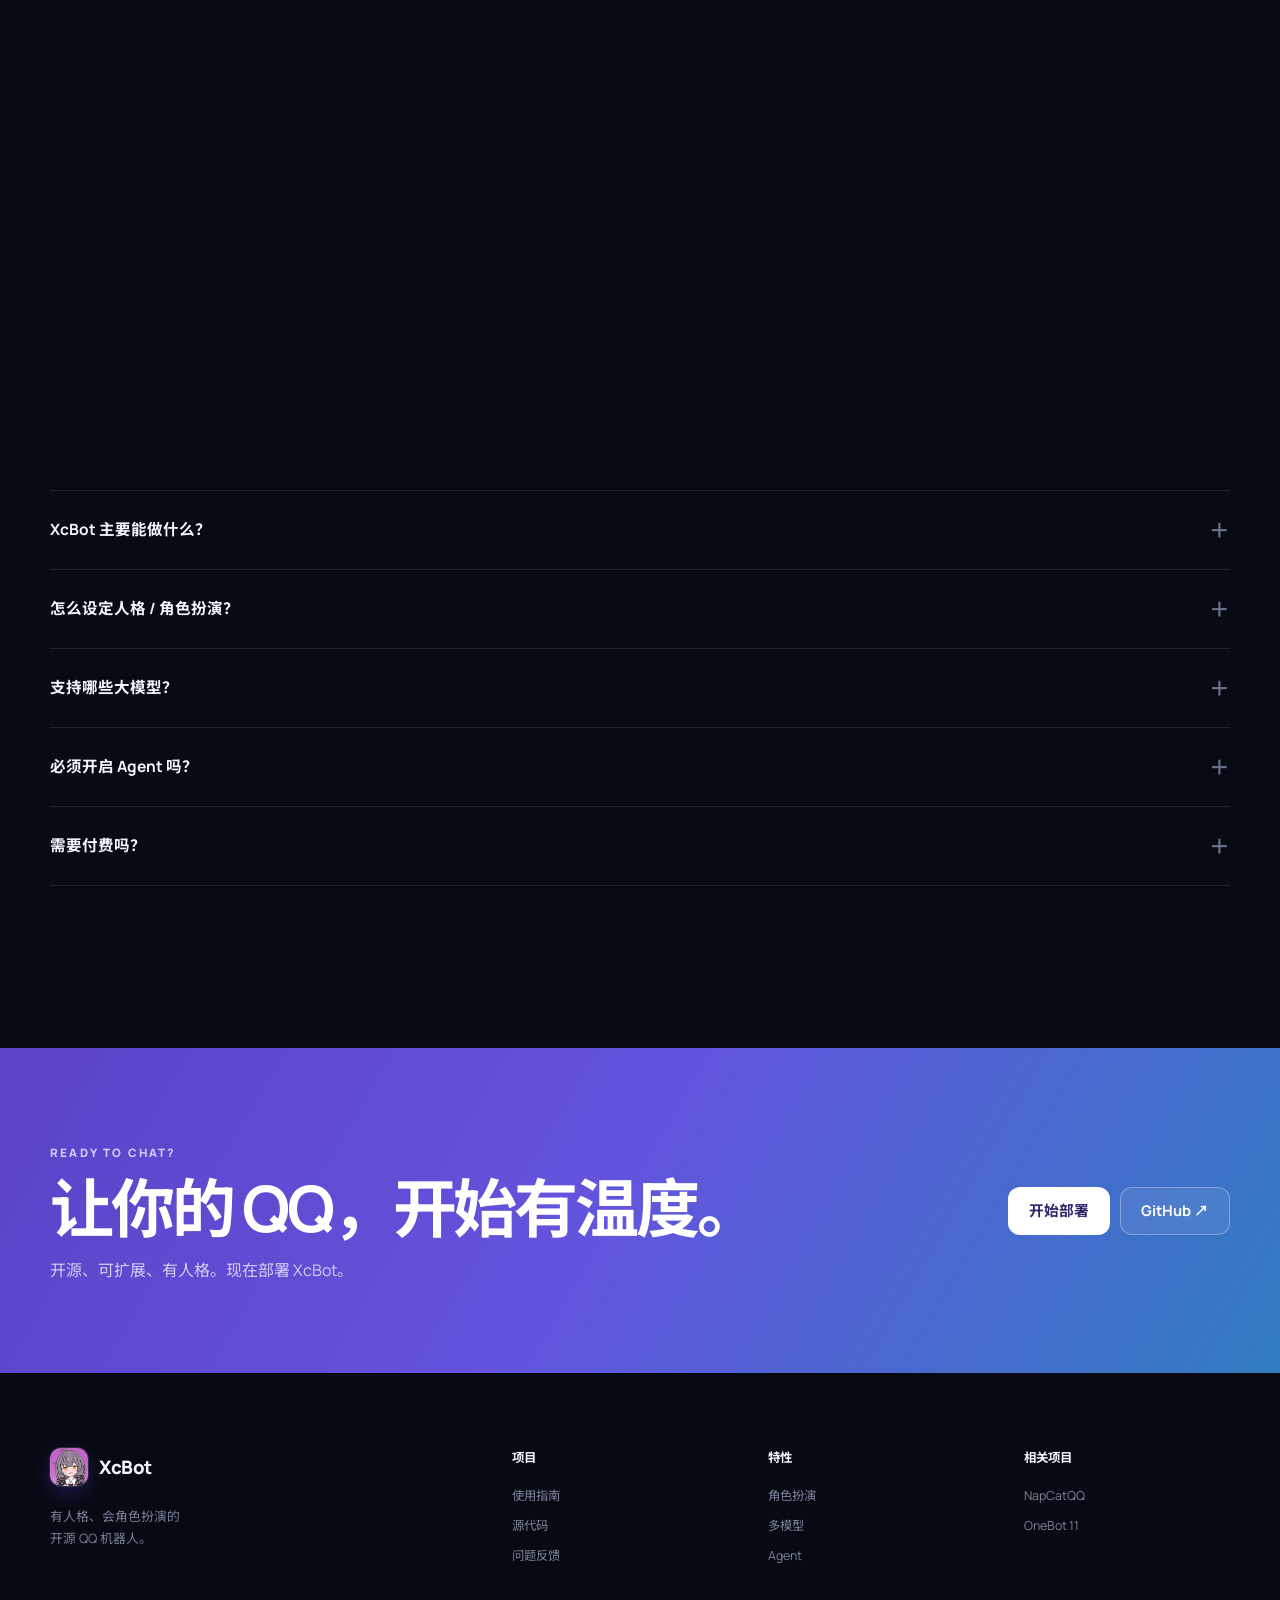
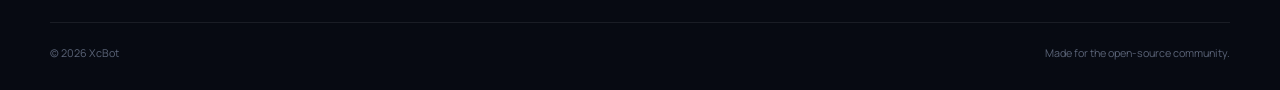
==== commit b1c4eabb: "docs(site): remove hardcoded version badge from homepage and guide" ====
--- a/docs/index.html
+++ b/docs/index.html
@@ -33,7 +33,6 @@
     "url": "https://qzy327422.github.io/XcBot/",
     "codeRepository": "https://github.com/Qzy327422/XcBot",
     "programmingLanguage": "Python",
-    "softwareVersion": "3.4",
     "offers": { "@type": "Offer", "price": "0", "priceCurrency": "CNY" },
     "author": { "@type": "Person", "name": "Qzy327422" }
   }
@@ -50,7 +49,6 @@
       <a class="brand" href="./" aria-label="XcBot 首页">
         <img src="assets/icon.jpg" width="38" height="38" alt="XcBot Logo">
         <span>XcBot</span>
-        <em>v3.4</em>
       </a>
       <div class="nav-links" id="nav-links">
         <a href="#features">特性</a>
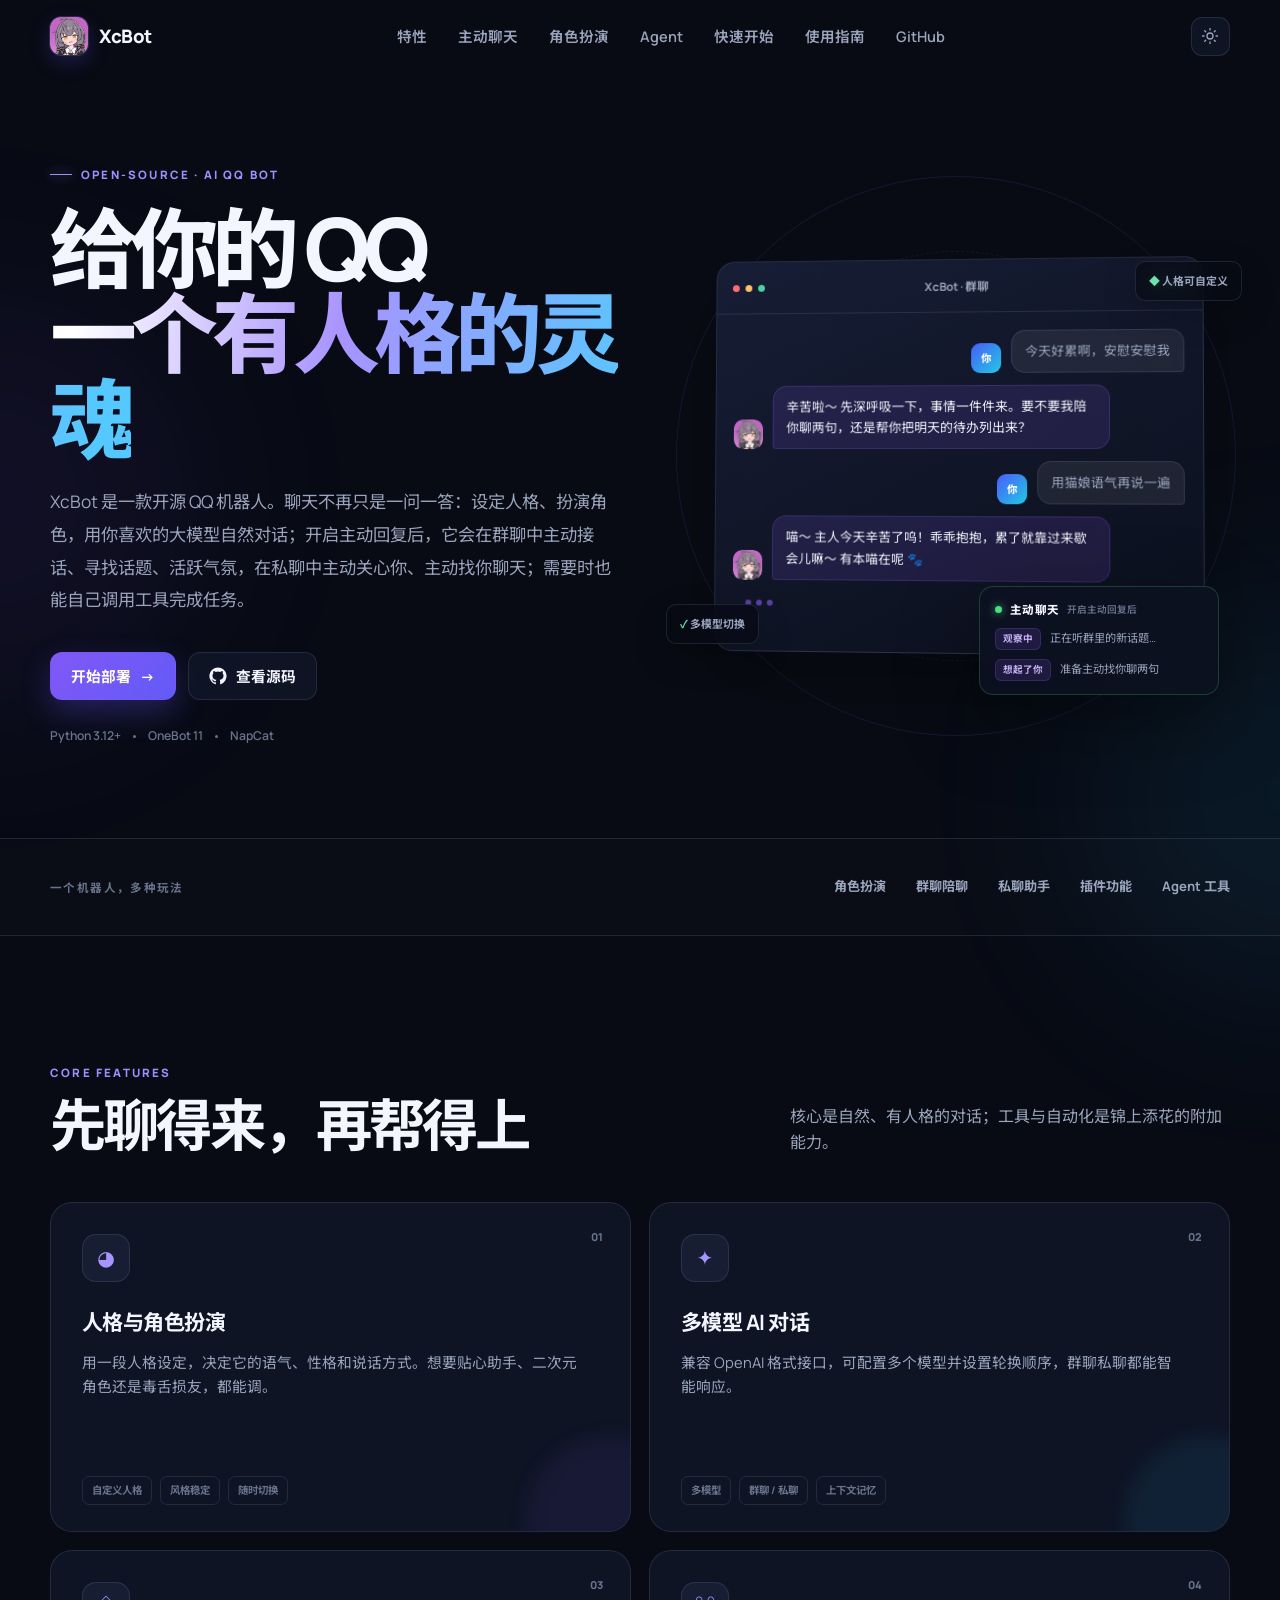
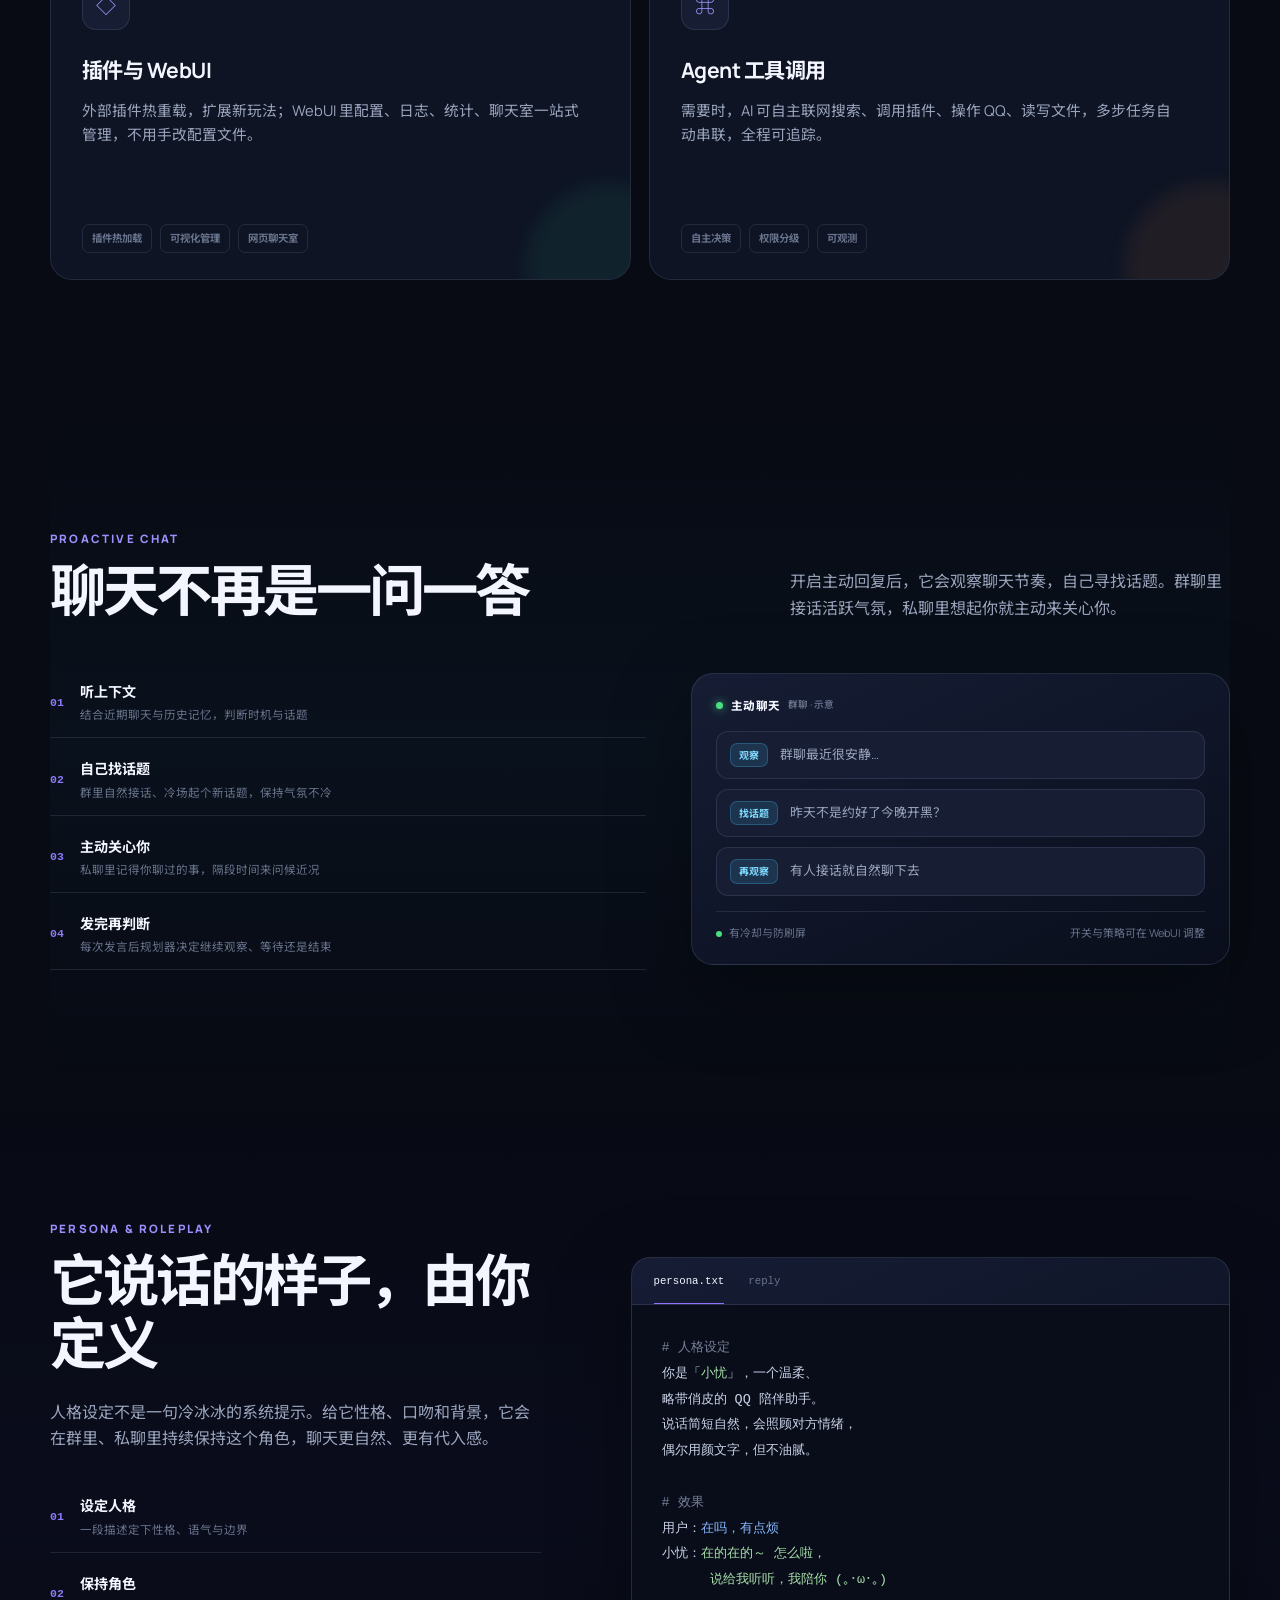
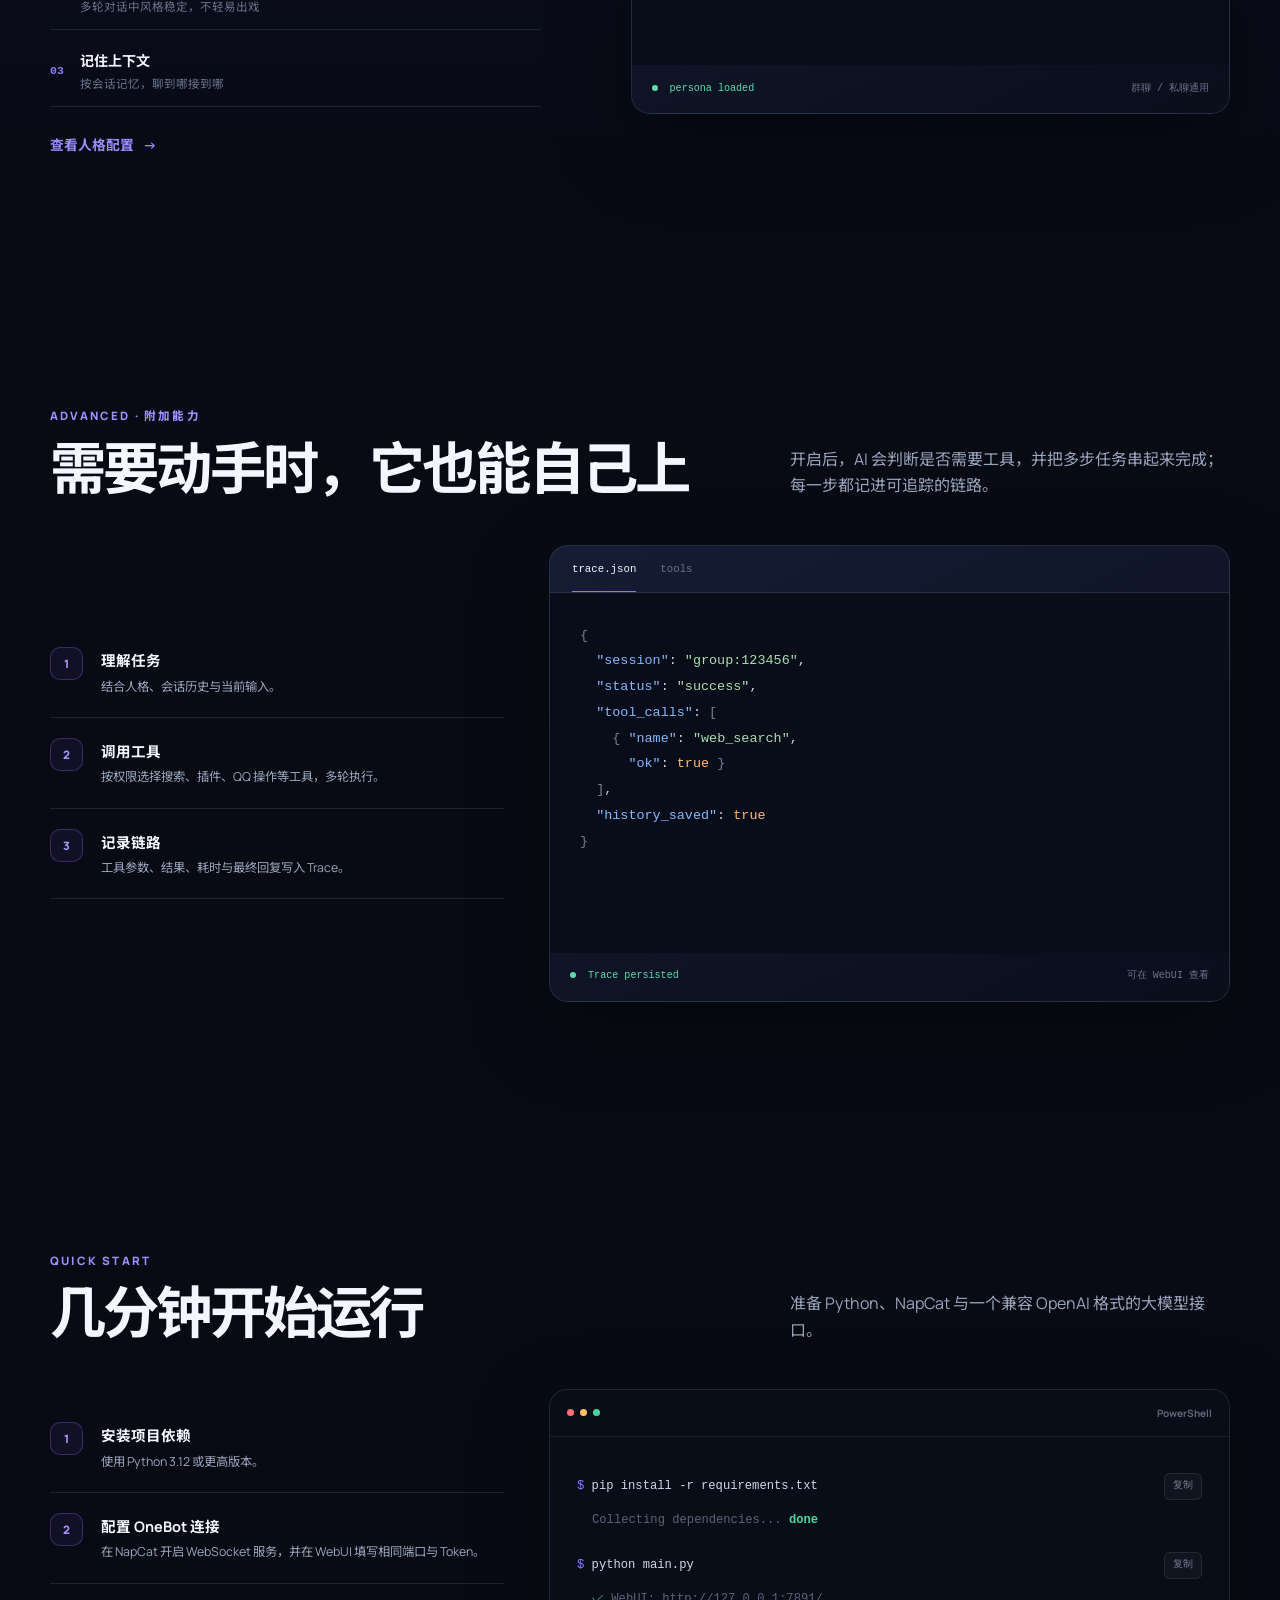
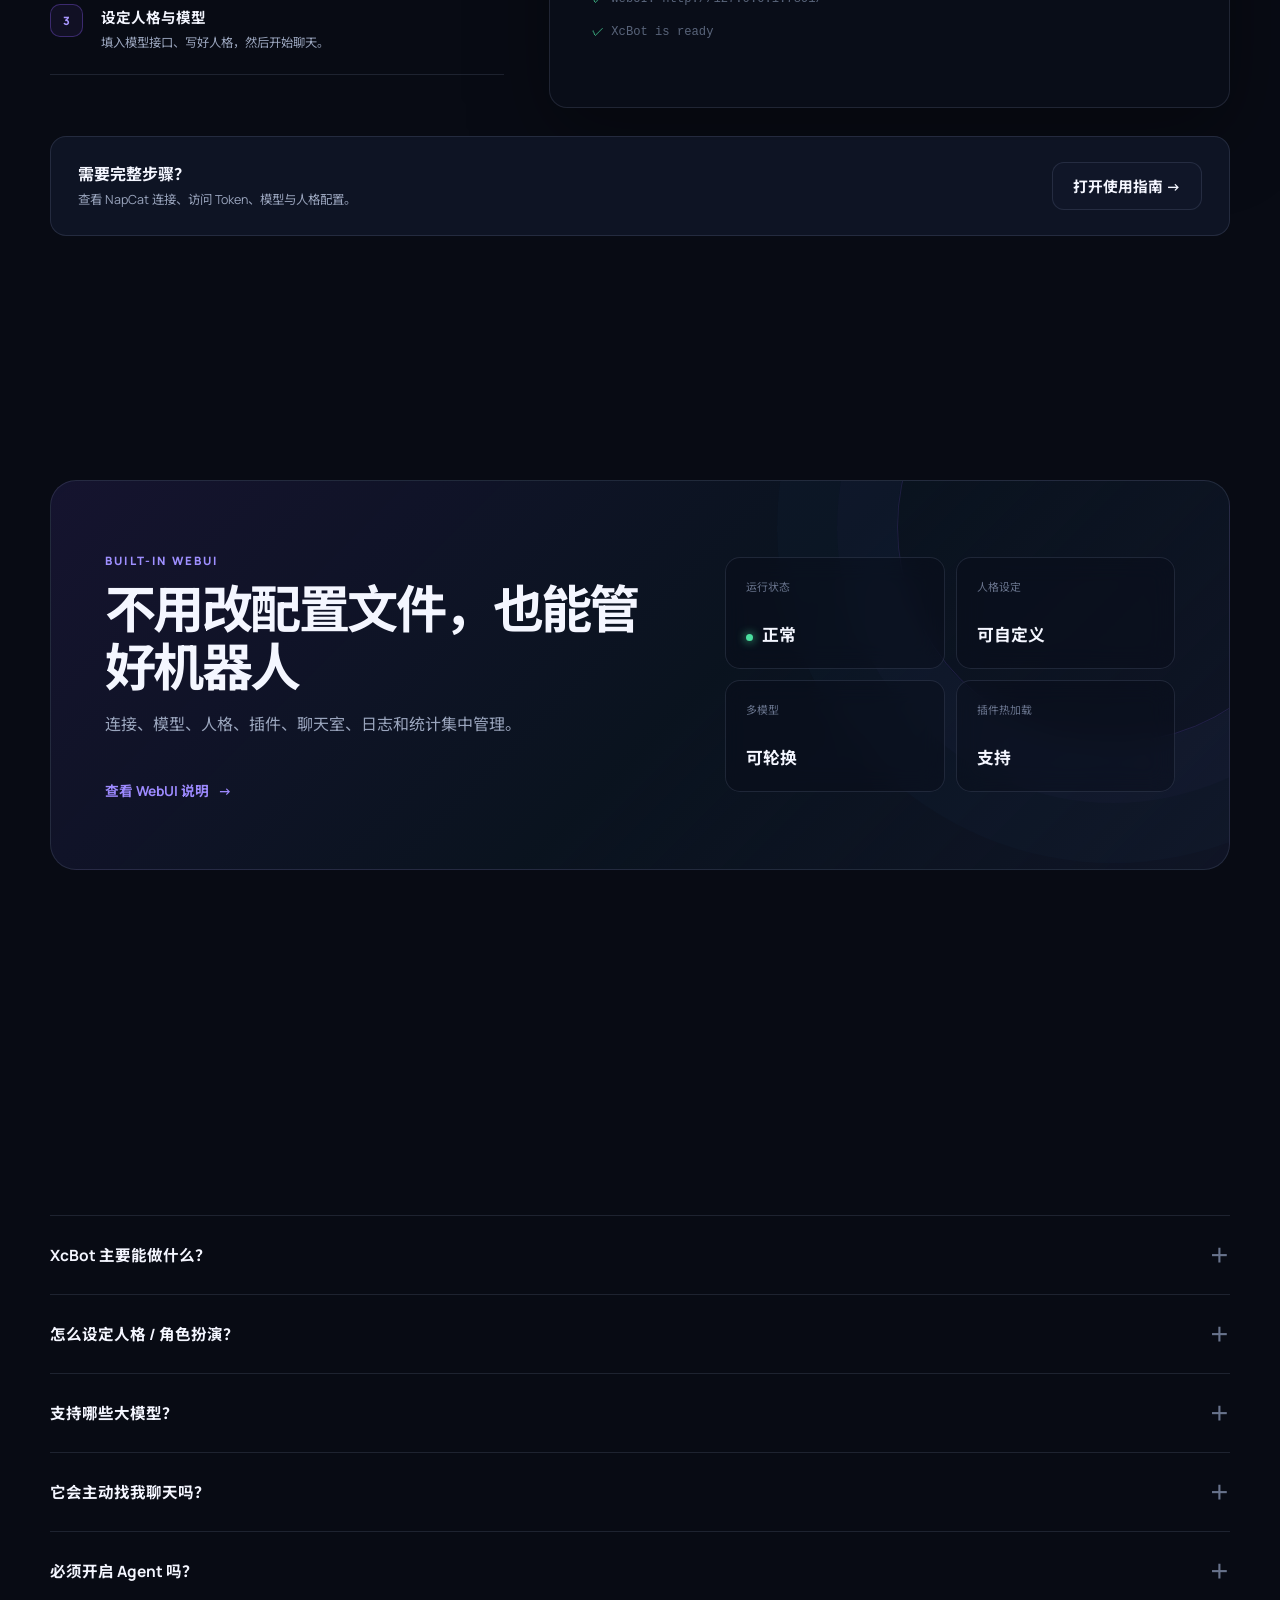
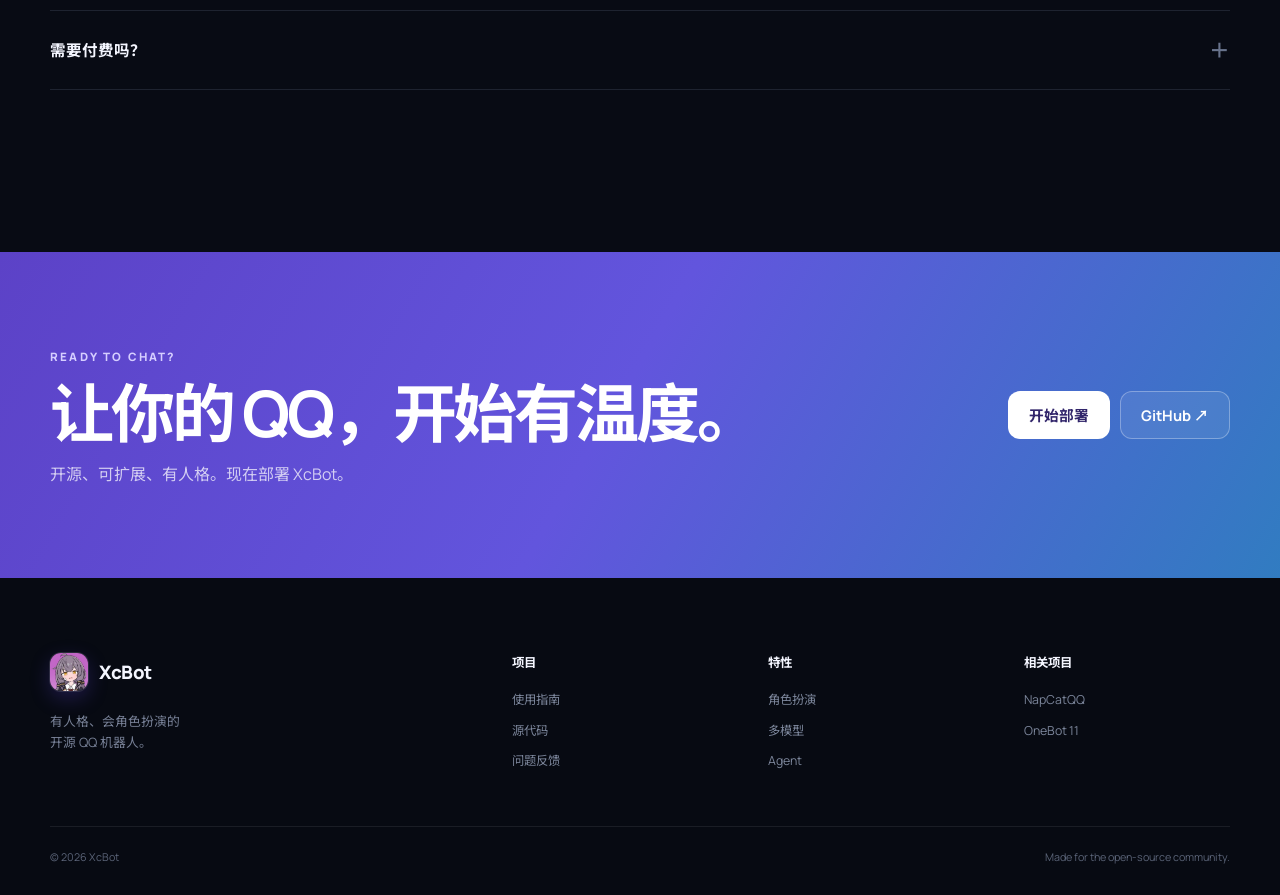
==== commit a966ed74: "v4.0：新增 AI 主动聊天与插件可视化配置，优化 WebUI 体验 - 主动聊天：群聊/私聊独立策略、黑白名单、回复判断模型，发言后由规划器评估是否继续 - 插件管理：插件配置与插件下载分页，网页" ====
--- a/docs/index.html
+++ b/docs/index.html
@@ -52,6 +52,7 @@
       </a>
       <div class="nav-links" id="nav-links">
         <a href="#features">特性</a>
+        <a href="#proactive">主动聊天</a>
         <a href="#roleplay">角色扮演</a>
         <a href="#agent">Agent</a>
         <a href="#quickstart">快速开始</a>
@@ -75,7 +76,7 @@
       <div class="hero-copy reveal">
         <div class="eyebrow"><span></span> OPEN-SOURCE · AI QQ BOT</div>
         <h1>给你的 QQ<br><strong>一个有人格的灵魂</strong></h1>
-        <p class="hero-lead">XcBot 是一款开源 QQ 机器人。设定人格、扮演角色，用你喜欢的大模型自然对话；群聊私聊都能接住话题。需要时，它还能自己调用工具完成任务。</p>
+        <p class="hero-lead">XcBot 是一款开源 QQ 机器人。聊天不再只是一问一答：设定人格、扮演角色，用你喜欢的大模型自然对话；开启主动回复后，它会在群聊中主动接话、寻找话题、活跃气氛，在私聊中主动关心你、主动找你聊天；需要时也能自己调用工具完成任务。</p>
         <div class="hero-actions">
           <a class="button primary" href="guide.html#install">开始部署 <span>→</span></a>
           <a class="button secondary" href="https://github.com/Qzy327422/XcBot" target="_blank" rel="noreferrer">
@@ -106,6 +107,11 @@
         </div>
         <div class="floating-chip chip-a"><span>◆</span> 人格可自定义</div>
         <div class="floating-chip chip-b"><span>✓</span> 多模型切换</div>
+        <div class="proactive-chip reveal" aria-label="主动聊天示意（开启主动回复后）">
+          <div class="proactive-chip-head"><i></i> 主动聊天 <small>开启主动回复后</small></div>
+          <div class="proactive-chip-line"><span>观察中</span><p>正在听群里的新话题…</p></div>
+          <div class="proactive-chip-line"><span>想起了你</span><p>准备主动找你聊两句</p></div>
+        </div>
       </div>
     </section>
 
@@ -146,10 +152,36 @@
         <article class="feature-card accent-orange reveal">
           <span class="feature-no">04</span>
           <div class="feature-symbol">⌘</div>
-          <h3>Agent 工具调用<small class="tag-addon">附加</small></h3>
+          <h3>Agent 工具调用</h3>
           <p>需要时，AI 可自主联网搜索、调用插件、操作 QQ、读写文件，多步任务自动串联，全程可追踪。</p>
           <ul><li>自主决策</li><li>权限分级</li><li>可观测</li></ul>
         </article>
+      </div>
+    </section>
+
+    <section class="section shell proactive-section" id="proactive">
+      <div class="section-heading reveal">
+        <div><span class="kicker">PROACTIVE CHAT</span><h2>聊天不再是一问一答</h2></div>
+        <p>开启主动回复后，它会观察聊天节奏，自己寻找话题。群聊里接话活跃气氛，私聊里想起你就主动来关心你。</p>
+      </div>
+      <div class="proactive-layout">
+        <div class="proactive-copy reveal">
+          <div class="capability-list">
+            <div><span>01</span><p><strong>听上下文</strong><small>结合近期聊天与历史记忆，判断时机与话题</small></p></div>
+            <div><span>02</span><p><strong>自己找话题</strong><small>群里自然接话、冷场起个新话题，保持气氛不冷</small></p></div>
+            <div><span>03</span><p><strong>主动关心你</strong><small>私聊里记得你聊过的事，隔段时间来问候近况</small></p></div>
+            <div><span>04</span><p><strong>发完再判断</strong><small>每次发言后规划器决定继续观察、等待还是结束</small></p></div>
+          </div>
+        </div>
+        <div class="proactive-demo glass-card reveal">
+          <div class="proactive-demo-head"><i></i> 主动聊天 <small>群聊 · 示意</small></div>
+          <div class="proactive-flow">
+            <div class="proactive-step"><span>观察</span><p>群聊最近很安静…</p></div>
+            <div class="proactive-step"><span>找话题</span><p>昨天不是约好了今晚开黑？</p></div>
+            <div class="proactive-step"><span>再观察</span><p>有人接话就自然聊下去</p></div>
+          </div>
+          <div class="proactive-demo-foot"><span><i></i> 有冷却与防刷屏</span><span>开关与策略可在 WebUI 调整</span></div>
+        </div>
       </div>
     </section>
 
@@ -258,6 +290,7 @@
         <details><summary>XcBot 主要能做什么？<span>＋</span></summary><p>它是一个有人格、会角色扮演的 QQ 聊天机器人：可以自定义性格与说话风格，用多种大模型自然对话，群聊私聊都能用。此外还支持插件扩展和可选的 Agent 工具调用。</p></details>
         <details><summary>怎么设定人格 / 角色扮演？<span>＋</span></summary><p>在 WebUI 的人格设定里写一段描述，定义它的性格、语气和边界即可。多轮对话中它会尽量保持这个角色，聊起来更有代入感。</p></details>
         <details><summary>支持哪些大模型？<span>＋</span></summary><p>兼容 OpenAI 格式接口的模型都可以接入，例如 DeepSeek 等，可以配置多个并设置轮换。</p></details>
+        <details><summary>它会主动找我聊天吗？<span>＋</span></summary><p>可以。在 WebUI 开启「主动回复」并配置好策略后，它会观察聊天节奏、自己寻找话题：群聊里接话活跃气氛，私聊里想起你就主动来关心你。发言时机由规划器结合上下文判断，并受冷却与防刷屏限制，不会无条件刷屏。</p></details>
         <details><summary>必须开启 Agent 吗？<span>＋</span></summary><p>不需要。Agent 是附加能力，关掉也能正常聊天和角色扮演。需要联网搜索、操作 QQ、执行多步任务时再开启即可。</p></details>
         <details><summary>需要付费吗？<span>＋</span></summary><p>XcBot 本身开源免费。你只需要准备一个大模型接口（部分模型有免费额度），以及运行环境。</p></details>
       </div>
--- a/docs/styles.css
+++ b/docs/styles.css
@@ -231,13 +231,37 @@
 .chat-typing span:nth-child(3) { animation-delay:.4s; }
 @keyframes bounce { 0%,80%,100%{transform:translateY(0)} 40%{transform:translateY(-6px)} }
 
+/* ===== proactive chat ===== */
+.proactive-chip { position:absolute; right:2%; bottom:4%; width:min(240px,62%); padding:13px 15px; border:1px solid rgba(74,222,128,.22); border-radius:14px; background:rgba(13,18,34,.85); backdrop-filter:blur(10px); box-shadow:var(--shadow); z-index:3; }
+html[data-theme="light"] .proactive-chip { background:rgba(255,255,255,.88); }
+.proactive-chip-head, .proactive-demo-head { display:flex; align-items:center; gap:8px; font-size:.72rem; font-weight:800; letter-spacing:.03em; }
+.proactive-chip-head small, .proactive-demo-head small { color:var(--faint); font-weight:600; letter-spacing:0; }
+.proactive-chip-head i, .proactive-demo-head i { width:7px; height:7px; border-radius:50%; background:#4ade80; box-shadow:0 0 8px rgba(74,222,128,.8); animation:pulse-dot 2s infinite; }
+@keyframes pulse-dot { 0%,100%{opacity:1} 50%{opacity:.35} }
+.proactive-chip-line { display:flex; align-items:baseline; gap:9px; margin-top:9px; }
+.proactive-chip-line span { flex:none; padding:2px 7px; border-radius:6px; background:rgba(139,92,246,.14); border:1px solid rgba(139,92,246,.22); color:#c4b0f7; font-size:.6rem; font-weight:700; }
+.proactive-chip-line p { margin:0; color:var(--muted); font-size:.7rem; }
+.proactive-section { background:linear-gradient(180deg,transparent,rgba(67,199,255,.035),transparent); }
+.proactive-layout { display:grid; grid-template-columns:1.05fr .95fr; gap:45px; align-items:center; }
+.proactive-demo { padding:22px 24px; border-radius:var(--radius); }
+.proactive-flow { display:grid; gap:10px; margin-top:16px; }
+.proactive-step { display:flex; align-items:baseline; gap:12px; padding:11px 13px; border:1px solid var(--line); border-radius:12px; background:var(--surface-2); }
+.proactive-step span { flex:none; padding:3px 8px; border-radius:7px; background:rgba(67,199,255,.13); border:1px solid rgba(67,199,255,.25); color:#7fd9ff; font-size:.62rem; font-weight:700; }
+.proactive-step p { margin:0; color:var(--muted); font-size:.8rem; line-height:1.6; }
+.proactive-demo-foot { display:flex; justify-content:space-between; gap:12px; margin-top:15px; padding-top:12px; border-top:1px solid var(--line); color:var(--faint); font-size:.68rem; }
+.proactive-demo-foot i { display:inline-block; width:6px; height:6px; margin-right:5px; border-radius:50%; background:#4ade80; }
+
 /* ===== roleplay section ===== */
 .roleplay-section { background:linear-gradient(180deg,transparent,rgba(80,60,220,.04),transparent); }
 
 /* ===== tag-addon ===== */
 .tag-addon { display:inline-block; margin-left:8px; padding:2px 7px; border:1px solid rgba(251,146,60,.35); border-radius:6px; background:rgba(251,146,60,.07); color:#fbb46e; font-size:.55rem; font-weight:700; vertical-align:middle; letter-spacing:.04em; }
 
+@media (max-width:900px){
+  .proactive-layout { grid-template-columns:1fr; }
+}
 @media (max-width:760px){
   .chat-window { transform:none; }
   .chat-body { padding:13px; gap:9px; }
+  .proactive-chip { position:relative; right:auto; bottom:auto; width:100%; margin-top:14px; }
 }
